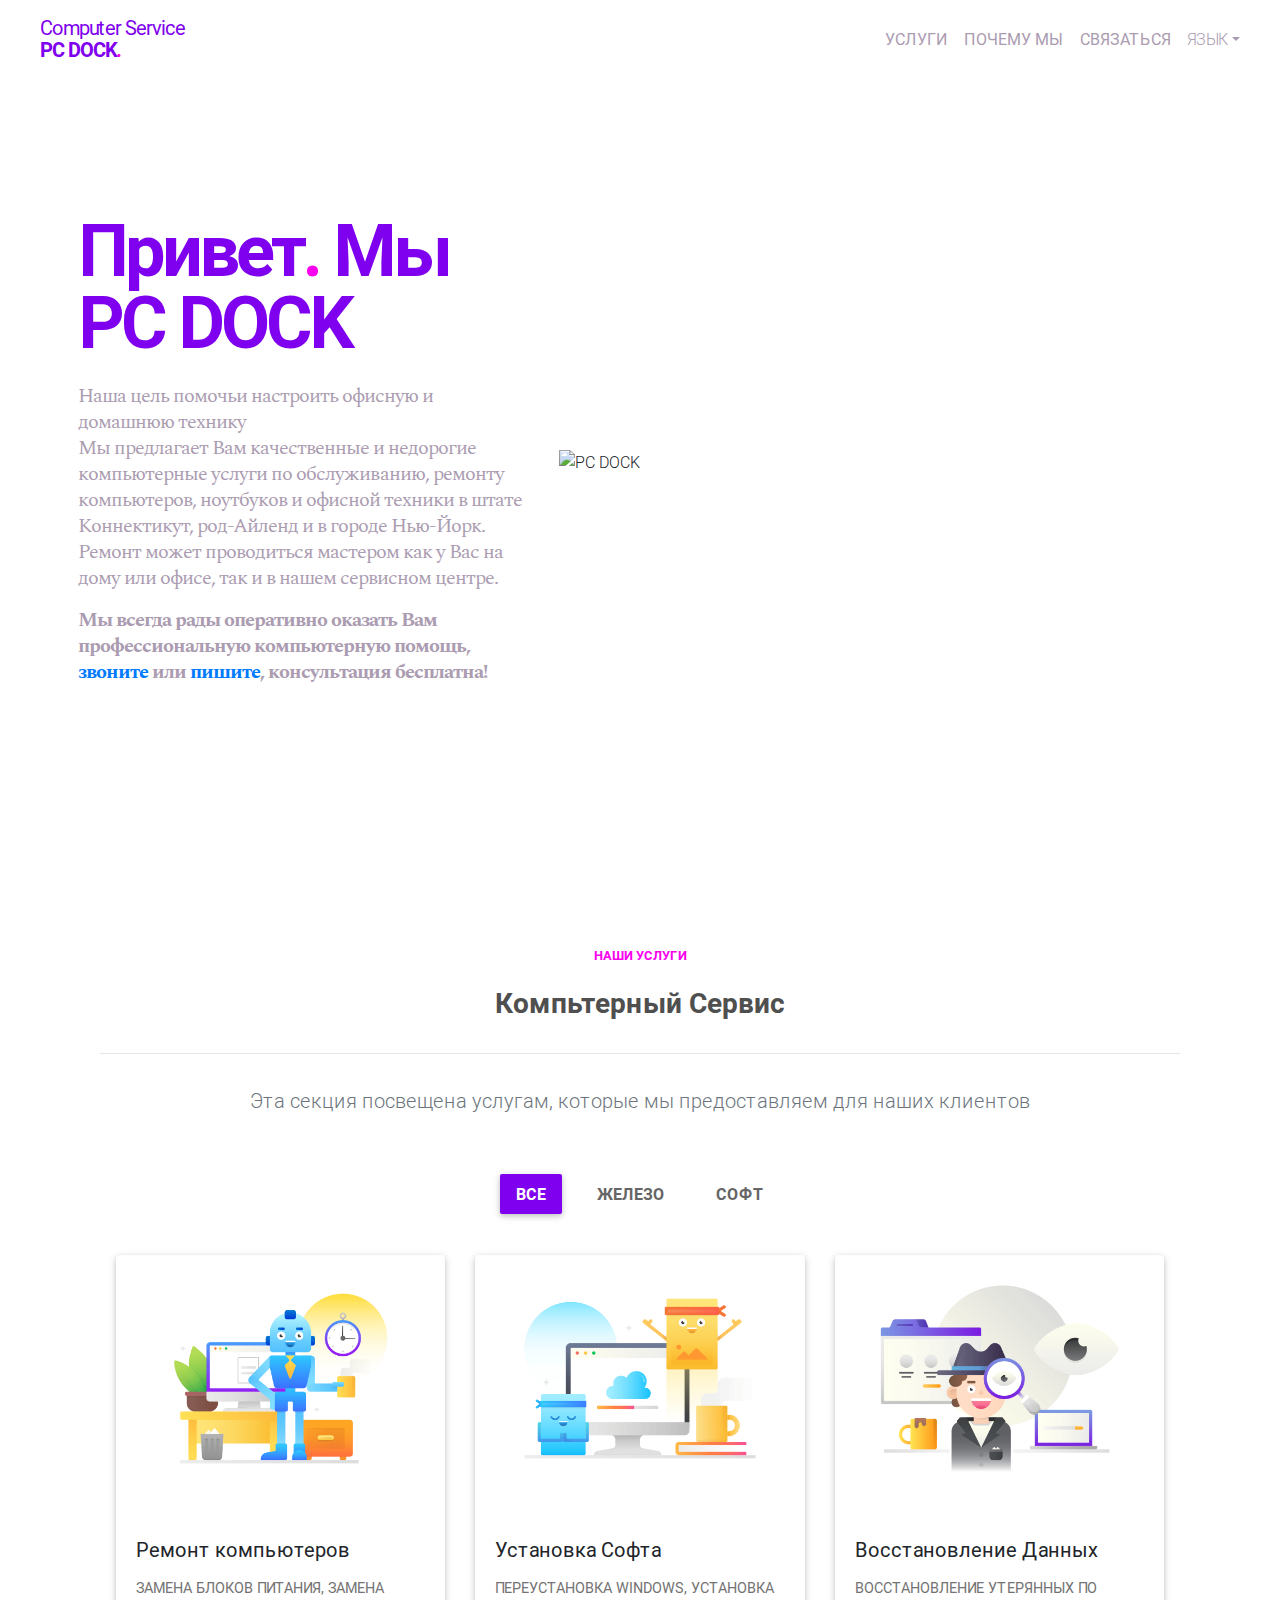
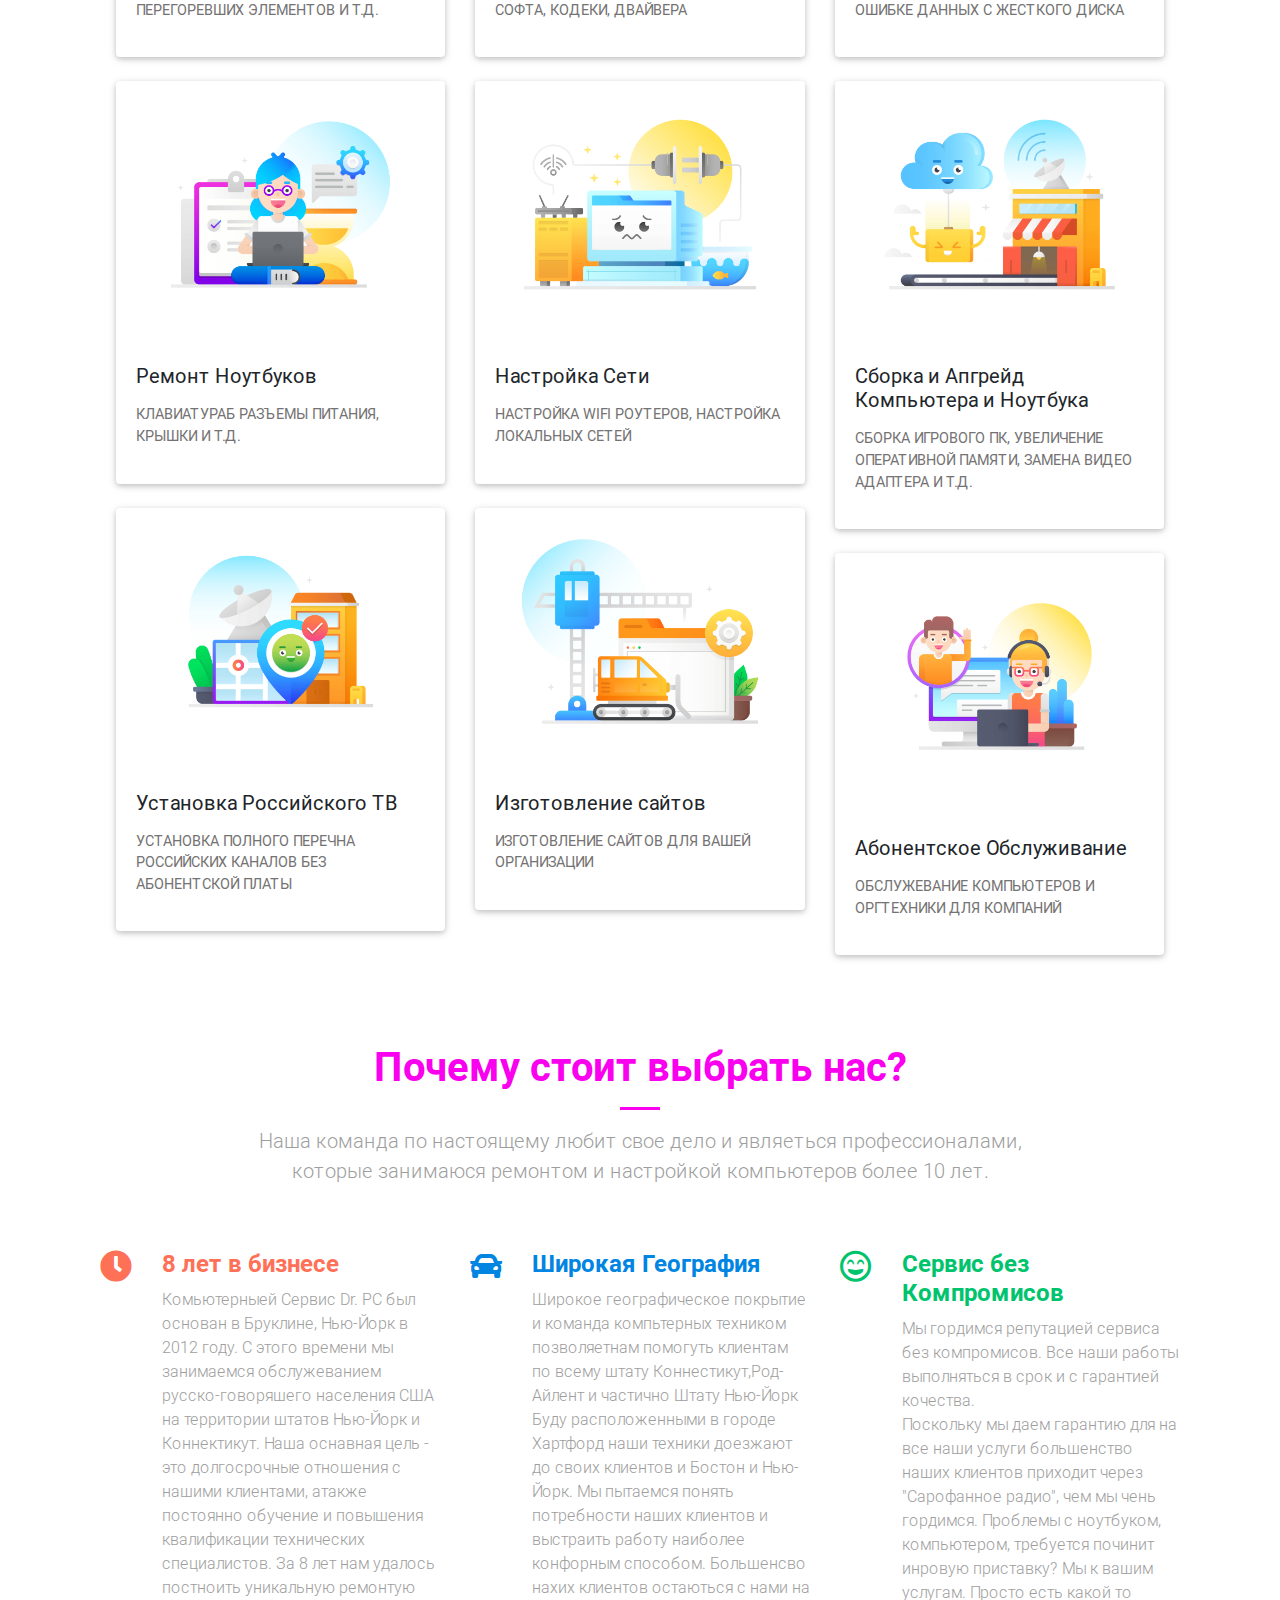
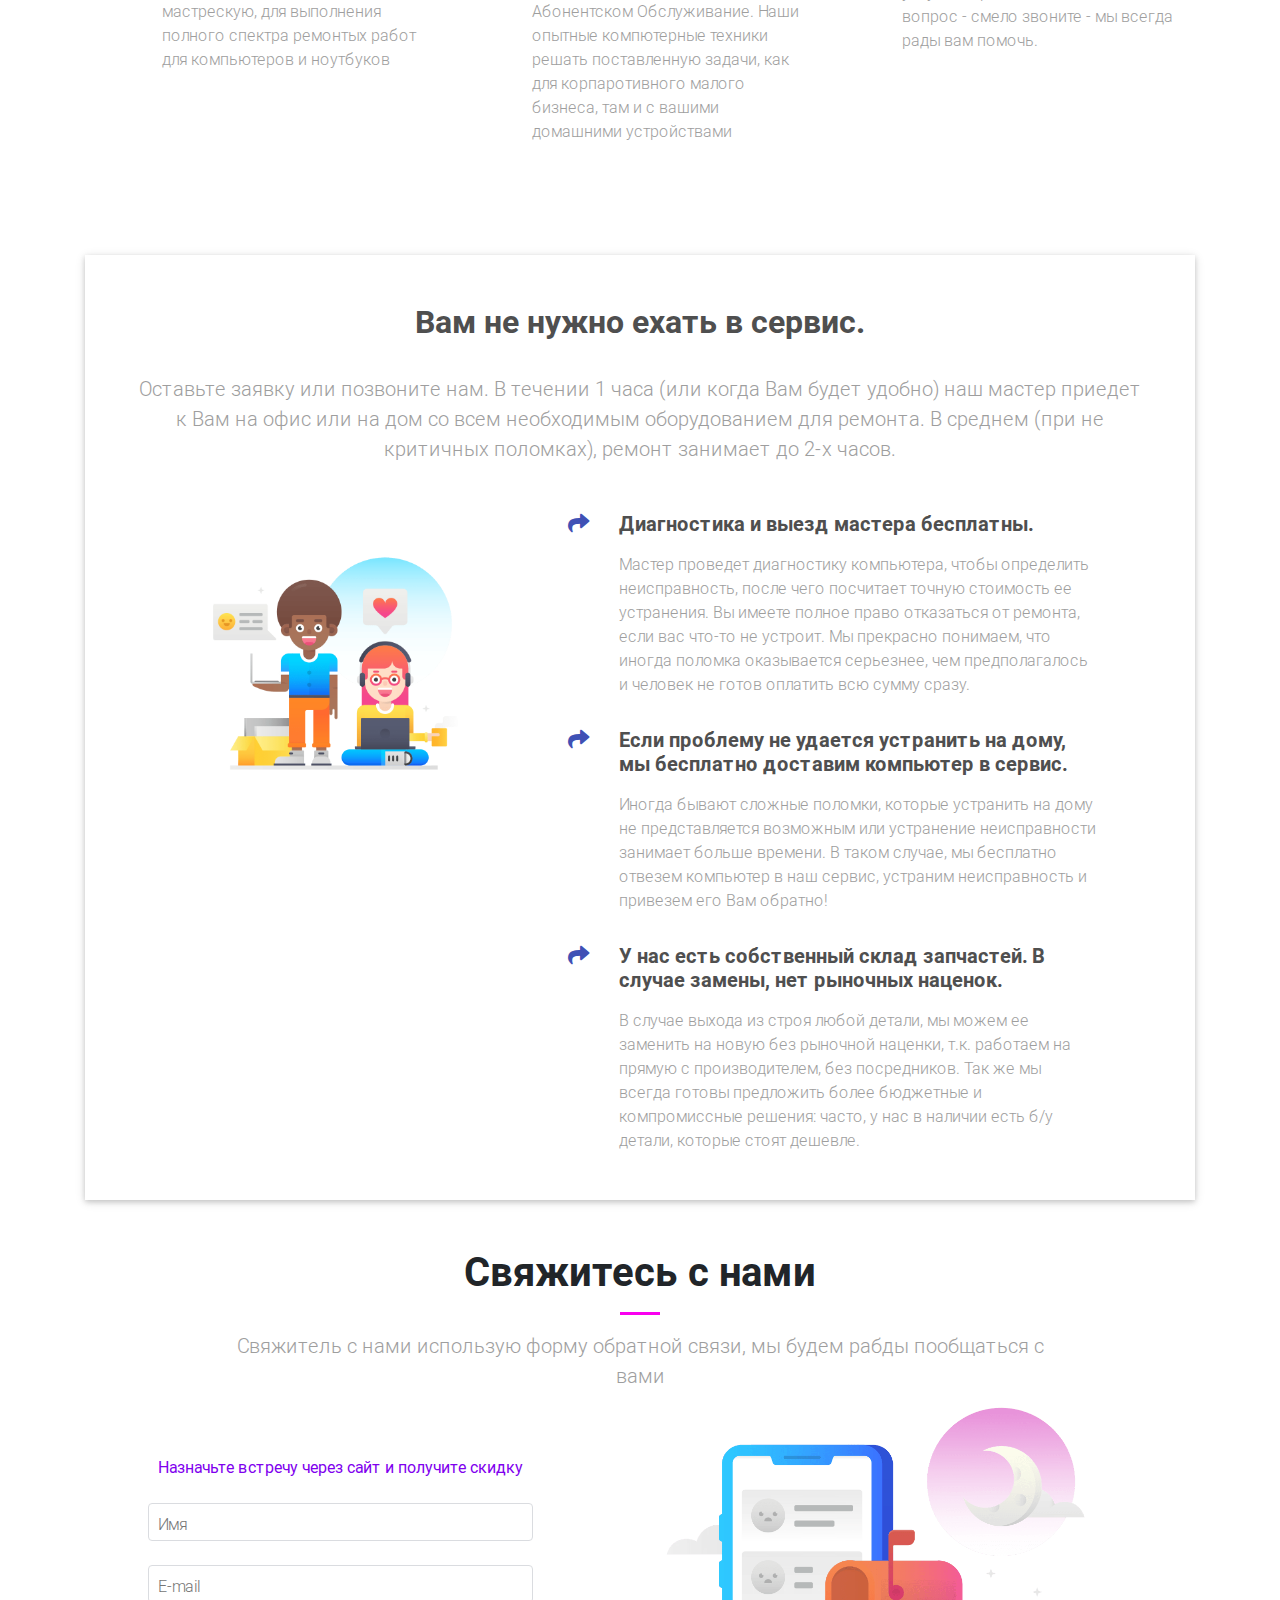
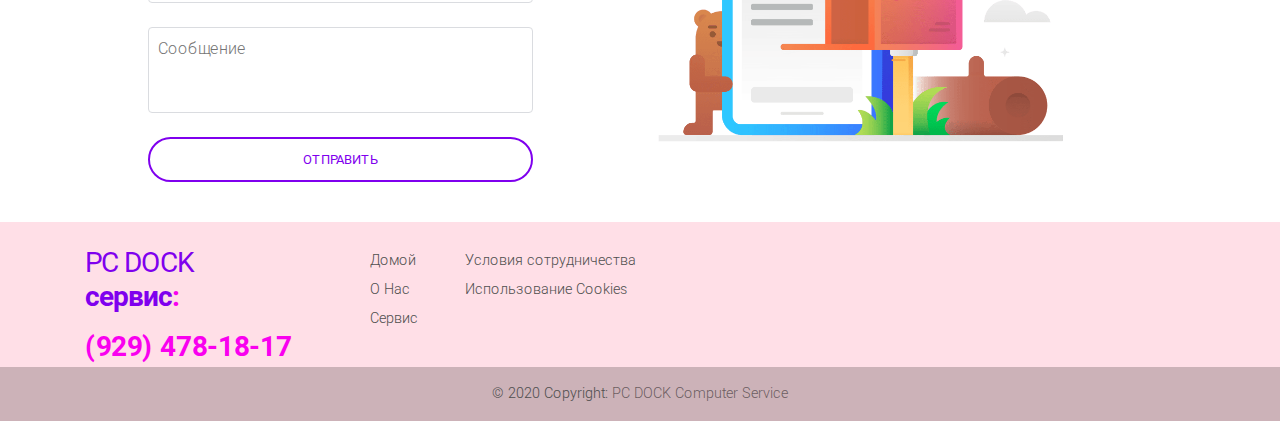
==== ru.html @ e17f39f7 "add language select" ====
<!DOCTYPE html>
<html lang="ru">

<head>
  <meta charset="utf-8">
  <meta name="viewport" content="width=device-width, initial-scale=1, shrink-to-fit=no">
  <meta name="discription"
    content="Computer Service in Connecticut State PC DOCK Computer and laptop repair, ip-TV, xbox and ps repair">
  <meta name="keywords" content="service, repair, windows, virus cleaning">
  <meta http-equiv="x-ua-compatible" content="ie=edge">
  <title>Computer Service PC DOCK</title>
  <!-- Font Awesome -->
  <link rel="stylesheet" href="https://use.fontawesome.com/releases/v5.8.2/css/all.css">
  <!-- Google fonts -->
  <link href="https://fonts.googleapis.com/css?family=Pacifico|Spectral&display=swap" rel="stylesheet">
  <!-- Bootstrap core CSS -->
  <link href="../css/bootstrap.min.css" rel="stylesheet">
  <!-- Material Design Bootstrap -->
  <link href="../css/mdb.min.css" rel="stylesheet">
  <!-- Custom CSS -->
  <link href="../css/style.css" rel="stylesheet">


  <style>
    .md-outline.select-wrapper+label {
      top: .6em !important;
      z-index: 2 !important;
    }
  </style>
</head>

<body class="coworking-page">

  <!-- Main navigation -->
  <header>

    <!-- Navbar -->
    <nav class="navbar navbar-expand-lg scrolling-navbar navbar-light z-depth-0 fixed-top white ml-md-4 mr-md-3">
      <a class="navbar-brand purple-pastel" href="#">
        <strong>Computer Service <br><span class="font-weight-bold">PC DOCK</span><span
            class="font-weight-bold pink-pastel">.</span></strong>
      </a>
      <button class="navbar-toggler" type="button" data-toggle="collapse" data-target="#navbarSupportedContent-4"
        aria-controls="navbarSupportedContent-4" aria-expanded="false" aria-label="Toggle navigation">
        <span class="navbar-toggler-icon"></span>
      </button>
      <div class="collapse navbar-collapse" id="navbarSupportedContent-4">
        <ul class="navbar-nav ml-auto text-uppercase smooth-scroll">
          <li class="nav-item">
            <a class="nav-link heather-color" href="#service" data-offset="100">
              <strong>Услуги</strong>
            </a>
          </li>
          <li class="nav-item">
            <a class="nav-link heather-color" href="#about" data-offset="100">
              <strong>Почему мы</strong>
            </a>
          </li>

          <li class="nav-item">
            <a class="nav-link heather-color" href="#contact" data-offset="100">
              <strong>Связаться</strong>
            </a>
          </li>
          <!-- Dropdown -->
          <li class="nav-item dropdown">
            <a class="nav-link dropdown-toggle heather-color" id="navbarDropdownMenuLink" data-toggle="dropdown"
              aria-haspopup="true" aria-expanded="false">Язык</a>
            <div class="dropdown-menu dropdown-primary blue-grey lighten-5" aria-labelledby="navbarDropdownMenuLink">
              <a class="dropdown-item" href="index.html">Английский</a>
              <a class="dropdown-item active" href="#">Русский</a>

            </div>
          </li>
        </ul>
      </div>
    </nav>
    <!-- Navbar -->

    <!-- Intro -->
    <section class="view intro">

      <div class="container-fluid">

        <div class="row d-flex justify-content-center align-items-center h-100 mx-md-5" id="home">

          <div class="col-lg-4 col-xl-5 col-flex mt-lg-0 pt-lg-4 mt-5 pt-5">

            <h1 class="heading font-weight-bold display-3 mb-4">Привет<span>.</span> <br
                class="d-block d-md-none d-lg-block d-xl-none">Мы<br>PC DOCK</span></h1>
            <h5 class="subheading mb-xl-4 pb-xl-0 mb-md-3 pb-md-3 mb-4" id="main_text"><strong>Наша цель помочьи
                настроить офисную и домашнюю технику
                <br class="d-none d-xl-block"> Мы предлагает Вам качественные и недорогие компьютерные услуги по
                обслуживанию, ремонту компьютеров, ноутбуков и офисной
                техники в штате Коннектикут, род-Айленд и в городе Нью-Йорк. Ремонт может проводиться мастером как у Вас
                на дому или офисе, так и в нашем сервисном центре.
                <p><strong>

                    <p> Мы всегда рады
                      оперативно оказать Вам профессиональную компьютерную помощь, <a
                        href="callto:+18609103092">звоните</a> или <a href="http://m.me/lavruk.d">пишите</a>,
                      консультация бесплатна!
                      <p>
                  </strong></p>
              </strong></h5>


            <!-- Кнопка связаться
            <div class="mr-auto">
              <button type="button" autofocus class="btn purple-gradient btn-rounded ml-0">Связаться</button>
            </div>

        Кнопка связаться -->

          </div>

          <div class="col-lg-8 col-xl-7 pt-lg-4">

            <div class="view">
              <img src="https://mdbootstrap.com/img/illustrations/graphics(2).png" class="img-fluid" alt="PC DOCK">
            </div>

          </div>

        </div>

      </div>

    </section>
    <!-- Intro -->

  </header>
  <!-- Main navigation -->

  <!-- Main layout -->
  <main>

    <div class="container">

      <!-- Section service -->
      <section id="Service">
        <div class="container my-5">

          <!-- Section Service-->
          <section>

            <style>
              .md-pills .nav-link.active {
                color: #fff;
                background-color: #7f00ee;
              }

              button.close {
                position: absolute;
                right: 0;
                z-index: 2;
                padding-right: 1rem;
                padding-top: .6rem;
              }
            </style>

            <!-- ModalCompFix -->
            <div class="modal fade" id="ModalCompFix" tabindex="-1" role="dialog" aria-labelledby="exampleModalLabel"
              aria-hidden="true">
              <div class="modal-dialog modal-fluid modal-dialog-centered" role="document">
                <div class="modal-content">
                  <div class="modal-body p-0">
                    <button type="button" class="close" data-dismiss="modal" aria-label="Close">
                      <span aria-hidden="true">&times;</span>
                    </button>
                    <!-- Grid row -->
                    <div class="row">
                      <!-- Grid column -->
                      <div class="col-md-4 col-sm-12">
                        <div class="view rounded-right">
                          <img class="img-fluid" src="../img/hugo/hugo-artificial-intelligence.png"
                            alt="Ремонт Компьютеров">
                        </div>
                      </div>
                      <div class="col-md-8 col-sm-12 py-5 pl-5">
                        <h5 class="font-weight-normal mb-3">Ремонт Компьютеров</h5>
                        <p class="text-muted">Cтационарный компьютер или любая другая техника имеет свой рабочий ресурс.
                          Кроме того, на стабильность и качество работы
                          столь сложных систем влияет масса факторов от правильности и своевременности периодического
                          обслуживания до некоторых
                          нюансов эксплуатации.</p>
                        <p class="text-muted">
                          Поэтому неполадки в работе домашнего или офисного ПК неизбежны и их появление – вопрос
                          времени.
                          Все неисправности, в
                          зависимости от причины возникновения, делятся на два типа: аппаратные и программные. Первые
                          возникают вследствие
                          нарушения работы физических компонентов системы (жёсткого диска, блока питания, видеокарты и
                          прочего), а вторые из-за
                          нарушений в работе программного обеспечения.
                        </p>
                      </div>

                    </div>
                    <!-- Grid row -->
                    <div class="row p-5 ">
                      <div class="col-lg-4 col-md-6">
                        <ul class="font-small mt-5">
                          <p class="text-uppercase mb-2"><strong>Что могло случиться?</strong></p>
                          <p class="text-muted mb-4">

                            <li>Компьютер не включается</li>
                            <li>Синий экран на компьютере</li>
                            <li>Ошибки в работе компьютера</li>
                            <li>Зависает компьютер</li>
                            <li>Компьютер перезагружается сам</li>
                            <li>Шумит компьютер</li>
                            <li>Другие проблемы с компьютером</li>

                          </p>
                        </ul>
                      </div>
                      <div class="col-lg-4 col-md-6">
                        <ul class="font-small mt-5">
                          <p class="text-uppercase mb-2"><strong>Аппаратные неисправности</strong></p>
                          <p class="text-muted mb-4">

                            <li>Поломки функциональных компонентов системы происходят в результате физических
                              повреждений,
                              исчерпанного ресурса или
                              неправильного обслуживания. На работе ПК они отображаются по-разному. В наиболее сложных
                              случаях
                              поломка приводит к
                              полному выходу из строя всей системы.</li>
                            <li>Специфика рабочего режима приводит к тому, что чаще всего ломаются жёсткие диски. Ввиду
                              того,
                              что данные операционной
                              системы записаны на них, в таком случае компьютер приходит в негодность до замены модуля и
                              переустановки ОС.
                            </li>
                            <li>
                              Второе место по количеству неисправностей занимает блок питания. Часто конденсаторы на его
                              плате
                              приходят в негодность.
                              Нерабочие конденсаторы можно определить по внешнему виду – они вздутые в верхней части.
                            </li>

                          </p>
                        </ul>
                      </div>
                      <div class="col-lg-4 col-md-12">
                        <div class="font-small mt-5">
                          <p class="text-uppercase mt-5"><strong>Обслужевание</strong></p>
                          <p class="text-muted mb-4">
                            Выполняем техническое обслуживание компьютеров, которое заключается в чистке системного
                            блока от пыли,
                            замене термопасты
                            на процессоре и видеокарте, смазке кулеров, проверке системы на вирусы и нежелательное ПО.
                            Вовремя
                            проведенное
                            обслуживание помогает предотвратить поломки и экономит не только время и нервы, но и
                            денежные средства.
                          </p>
                        </div>
                      </div>
                    </div>
                    <!-- Grid row -->
                    <div class="row p-5">
                      <div class="col">
                        <h2>Прайс-лист на услуги</h2>
                        <table class="table">
                          <tbody>
                            <tr>
                              <td style="text-align: left;" width="510"><strong>Название работ</strong></td>
                              <td width="100"><strong>Цена, $.</strong></td>
                            </tr>
                            <tr>
                              <td style="text-align: left;">Диагностика блока питания</td>
                              <td>от 20</td>
                            </tr>
                            <tr>
                              <td style="text-align: left;">Диагностика видеокарты</td>
                              <td>30</td>
                            </tr>
                            <tr>
                              <td style="text-align: left;">Диагностика жесткого диска (HDD/SSD)</td>
                              <td>от 15</td>
                            </tr>
                            <tr>
                              <td style="text-align: left;">Диагностика системного блока</td>
                              <td>20</td>
                            </tr>
                            <tr>
                              <td style="text-align: left;">Замена CD-DVD дисковода (без стоимости запчасти)</td>
                              <td>35</td>
                            </tr>
                            <tr>
                              <td style="text-align: left;">Замена блока питания (без стоимости запчасти)</td>
                              <td>60</td>
                            </tr>
                            <tr>
                              <td style="text-align: left;">Замена видеокарты (без стоимости запчасти)</td>
                              <td>40</td>
                            </tr>
                            <tr>
                              <td style="text-align: left;">Замена внутренних шлейфов (без стоимости запчасти)</td>
                              <td>от 30</td>
                            </tr>
                            <tr>
                              <td style="text-align: left;">Замена жесткого диска (HDD/SSD) (без стоимости запчасти)
                              </td>
                              <td>от 40</td>
                            </tr>
                            <tr>
                              <td style="text-align: left;">Замена материнской платы (без стоимости запчасти)</td>
                              <td>от 65</td>
                            </tr>
                            <tr>
                              <td style="text-align: left;">Замена оперативной памяти (без стоимости запчасти)</td>
                              <td>от 25</td>
                            </tr>
                            <tr>
                              <td style="text-align: left;">Замена процессора (без стоимости запчасти)</td>
                              <td>от 65</td>
                            </tr>
                            <tr>
                              <td style="text-align: left;">Замена разъемов на плате</td>
                              <td>от 100</td>
                            </tr>
                            <tr>
                              <td style="text-align: left;">Удаление вирусов, настройка программ и операционной системы
                              </td>
                              <td>от 60</td>
                            </tr>
                            <tr>
                              <td style="text-align: left;">Прошивка BIOS</td>
                              <td>от 60</td>
                            </tr>
                            <tr>
                              <td style="text-align: left;">Ремонт CD-DVD дисковода</td>
                              <td>от 65</td>
                            </tr>
                            <tr>
                              <td style="text-align: left;">Ремонт блока питания</td>
                              <td>от 65</td>
                            </tr>
                            <tr>
                              <td style="text-align: left;">Ремонт видеокарты</td>
                              <td>от 65</td>
                            </tr>
                            <tr>
                              <td style="text-align: left;">Ремонт жесткого диска (HDD/SSD)</td>
                              <td>от 65</td>
                            </tr>
                            <tr>
                              <td style="text-align: left;">Ремонт материнской платы</td>
                              <td>от 65</td>
                            </tr>
                            <tr>
                              <td style="text-align: left;">Ремонт после попадания воды или неудачного ремонта в другом
                                сервисе</td>
                              <td>от 450</td>
                            </tr>
                            <tr>
                              <td style="text-align: left;">Чистка блока питания</td>
                              <td>от 40</td>
                            </tr>
                            <tr>
                              <td style="text-align: left;">Чистка системы охлаждения с заменой термопасты</td>
                              <td>50</td>
                            </tr>
                          </tbody>
                        </table>
                        <p><span style="font-size: small;">*Цены указаны для ознакомления и могут меняться в
                            зависимости от сложности
                            работ</span></p>
                      </div>
                    </div>
                  </div>
                </div>
              </div>
            </div>
            <!-- /.ModalCompFix -->


            <!-- Modal Comp ModalSoftFix -->
            <div class="modal fade" id="ModalSoftFix" tabindex="-1" role="dialog" aria-labelledby="exampleModalLabel"
              aria-hidden="true">
              <div class="modal-dialog modal-fluid modal-dialog-centered" role="document">
                <div class="modal-content">
                  <div class="modal-body p-0">
                    <button type="button" class="close" data-dismiss="modal" aria-label="Close">
                      <span aria-hidden="true">&times;</span>
                    </button>
                    <!-- Grid row -->
                    <div class="row">
                      <!-- Grid column -->
                      <div class="col-md-4 col-sm-12">
                        <div class="view rounded-right">
                          <img class="img-fluid" src="../img/hugo/hugo-uploading.png" alt="Ремонт Компьютеров">
                        </div>
                      </div>
                      <div class="col-md-8 col-sm-12 py-5 pl-5">
                        <h5 class="font-weight-normal mb-3">Установка Софта</h5>
                        <p class="text-muted">Компьютер без подходящего программного обеспечения — бесполезная груда
                          металла. Поскольку программные продукты постоянно
                          усовершенствуются, то проследить за всеми новинками и улучшения большинству пользователей
                          некогда. Рациональней
                          обратиться к нам и наши специалисты:
                          <ul>
                            <li>установят требуемую операционную систему и программные решения;</li>
                            <li>настроят режимы работы программного обеспечения в соответствии с потребностями
                              заказчика;</li>
                            <li>защитят компьютер от вирусов и прочего вредоносного ПО при помощи антивирусов и
                              файерволов.</li>
                          </ul>
                          Наши специалисты знают какие именно программы предпочтительней для решения
                          узкоспециализированных задач и дадут клиенту
                          дельные советы касательно нюансов их использования.</p>
                        <p class="text-muted">
                          Поэтому неполадки в работе домашнего или офисного ПК неизбежны и их появление – вопрос
                          времени.
                          Все неисправности, в
                          зависимости от причины возникновения, делятся на два типа: аппаратные и программные. Первые
                          возникают вследствие
                          нарушения работы физических компонентов системы (жёсткого диска, блока питания, видеокарты и
                          прочего), а вторые из-за
                          нарушений в работе программного обеспечения.
                        </p>
                      </div>

                    </div>

                    <div class="container my-5 p-5 z-depth-1">


                      <!--Section: Content-->
                      <section class="dark-grey-text">

                        <!-- Section heading -->
                        <h2 class="text-center font-weight-bold mb-4 pb-2">Если вы обратились к нам</h2>
                        <!-- Section description -->
                        <p class="text-center lead grey-text mx-auto mb-5">
                          <ul class="text-muted">
                            <li>после переустановки Windows самостоятельно искать нужные программы и настраивать их так,
                              как вы привыкли;</li>
                            <li>беспокоиться о сохранении важных данных;</li>
                            <li>переживать о том защищена ли новая система от атак вирусов и вредоносного ПО</li>
                          </ul>
                        </p>

                        <!-- Grid row -->
                        <div class="row">
                          <!-- Grid row -->
                          <div class="row mb-3">

                            <!-- Grid column -->
                            <div class="col-1">
                              <i class="fab fa-internet-explorer fa-lg indigo-text"></i>
                            </div>
                            <!-- Grid column -->

                            <!-- Grid column -->
                            <div class="col-xl-10 col-md-11 col-10">
                              <h5 class="font-weight-bold mb-3">Установка программ для Интернета</h5>
                              <p class="grey-text">Ни один пользователь, который хочет использовать возможности
                                компьютерных коммуникаций на 100% не обходится без целого
                                ряда специальных программ для Интернета: браузеров, клиентов для общения, загрузчиков.
                                Но далеко не каждому при этом
                                хочется вникать во все многообразие программ для установки, выбирать наиболее подходящие
                                из них, заниматься кропотливой
                                настройкой. Намного проще воспользоваться услугами квалифицированных специалистов по
                                софту. Именно они выполнят
                                установку и настройку программ компьютера для Интернета с учетом пожеланий заказчика,
                                отрегулируют интерфейс, обеспечат
                                высокое быстродействие и подберут самый оптимальный набор сетевых решений.</p>
                            </div>
                            <!-- Grid column -->

                          </div>
                          <!-- Grid row -->

                          <!-- Grid row -->
                          <div class="row mb-3">

                            <!-- Grid column -->
                            <div class="col-1">
                              <i class="fab fa-codepen fa-lg indigo-text"></i>
                            </div>
                            <!-- Grid column -->

                            <!-- Grid column -->
                            <div class="col-xl-10 col-md-11 col-10">
                              <h5 class="font-weight-bold mb-3">Установка кодеков</h5>
                              <p class="grey-text">Зачастую, скачав видео- или аудиофайл из интернета, пользователь
                                сталкивается с невозможностью его воспроизведения по
                                неясной для него причине. Он ищет проблему в проигрывателях, но, на самом деле, для
                                многих форматов мультимедиа нужна
                                установка кодеков – специальных программ, обеспечивающих совместимость плееров с
                                различными типами видеофайлов.
                                Разобраться в большом разнообразии кодеков и выбрать подходящий – не так уж и просто. В
                                такой ситуации не обойтись без
                                помощи профессионала, который выполнит установку нужных программ на компьютер один раз
                                для всех возможных форматов.</p>
                            </div>
                            <!-- Grid column -->

                          </div>
                          <!-- Grid row -->

                          <!-- Grid row -->
                          <div class="row mb-3">

                            <!-- Grid column -->
                            <div class="col-1">
                              <i class="fab fa-windows fa-lg indigo-text"></i>
                            </div>
                            <!-- Grid column -->

                            <!-- Grid column -->
                            <div class="col-xl-10 col-md-11 col-10">
                              <h5 class="font-weight-bold mb-3">Установка офисных программ</h5>
                              <p class="grey-text"><strong>Офисные приложения</strong> – едва ли не самое востребованное
                                и практичное программное обеспечение дома и в офисе, для частных и
                                корпоративных пользователей. Тем более необходимыми являются услуги по установке офисных
                                программ для работы с текстами,
                                презентациями, таблицами и базами данных. Наши специалисты помогут выбрать наиболее
                                удобный и мощный пакет офисного
                                софта для любого заказчика, в зависимости от его потребностей. Кроме платного Microsoft
                                Office сегодня большим спросом
                                пользуется установка бесплатных программ из наборов приложений OpenOffice или
                                LibreOffice. Это позволяет эффективно
                                экономить на лицензионном софте частным пользователям и крупным организациям.</p>
                            </div>
                            <!-- Grid column -->

                          </div>
                          <!-- Grid row -->

                          <!-- Grid row -->
                          <div class="row mb-3">

                            <!-- Grid column -->
                            <div class="col-1">
                              <i class="fab fa-adobe fa-lg indigo-text"></i>
                            </div>
                            <!-- Grid column -->

                            <!-- Grid column -->
                            <div class="col-xl-10 col-md-11 col-10">
                              <h5 class="font-weight-bold mb-3">Установка графических редакторов</h5>
                              <p class="grey-text"><strong>Графические редакторы</strong> – мощные инструменты для
                                решения самых разных задач в дизайне, рекламе, оформлении. К тому же, это
                                еще и отличное развлечение для детей и взрослых. Но прежде, чем насладиться всеми
                                функциями таких систем, не обойтись
                                без установки и настройки программного обеспечения. Кроме того, в некоторых случаях
                                необходимым оказывается также
                                установка драйверов для внешних устройств – сканеров, принтеров, графических планшетов.
                                Учитывая количество настроек в
                                подобном ПО, эта задача может оказаться слишком сложной для обычного пользователя, но
                                вполне по силам специалисту, к
                                которому можно обратиться за компьютерной помощью..</p>
                            </div>
                            <!-- Grid column -->

                          </div>
                          <!-- Grid row -->



                          <!--Grid row-->
                          <div class="row">

                            <!-- Grid column -->
                            <div class="col-1">
                              <i class="fas fa-tools fa-lg indigo-text"></i>
                            </div>
                            <!-- Grid column -->

                            <!-- Grid column -->
                            <div class="col-xl-10 col-md-11 col-10">
                              <h5 class="font-weight-bold mb-3">Установка драйверов устройств</h5>
                              <p class="grey-text mb-0">Драйверы – это специальные программы, без которых невозможно
                                корректное взаимодействие физических устройств вашего
                                компьютера и его операционной системы. В этой связи, установка драйверов оказывается
                                необходимой для того, чтобы
                                обеспечить слаженную работу «железа», получить доступ ко всем его функциям и
                                возможностям. Нельзя забывать и о том, что
                                только квалифицированный специалист сможет выполнить установку драйверов с
                                использованием самых свежих версий,
                                сертифицированных производителей, без малейшего риска заражения компьютера вредоносным
                                ПО.</p>
                            </div>
                            <!-- Grid column -->

                          </div>
                          <!--Grid row-->



                        </div>
                        <!-- Grid row -->

                      </section>
                      <!--Section: Content-->


                    </div>

                    <!-- Grid row -->
                    <div class="row p-5">
                      <div class="col">
                        <h2>Прайс-лист на услуги</h2>
                        <table class="table">
                          <tbody>
                            <tr>
                              <td style="text-align: left;" width="510"><strong>Название работ</strong></td>
                              <td width="100"><strong>Цена, $.</strong></td>
                            </tr>
                            <tr>
                              <td style="text-align: left;">Установка операционной системы Windows 7,8,10</td>
                              <td>от 45</td>
                            </tr>
                            <tr>
                              <td style="text-align: left;">Восстановление Windows после сбоев</td>
                              <td>от 50</td>
                            </tr>
                            <tr>
                              <td style="text-align: left;">Оптимизация системы</td>
                              <td>от 25</td>
                            </tr>
                            <tr>
                              <td style="text-align: left;">Создание резервной копии Windows</td>
                              <td>20</td>
                            </tr>
                            <tr>
                              <td style="text-align: left;">Чистка/устранение ошибок системы</td>
                              <td>20</td>
                            </tr>
                            <tr>
                              <td style="text-align: left;">Сохранение данных при сбое системы(за 10Гб)</td>
                              <td>10</td>
                            </tr>
                            <tr>
                              <td style="text-align: left;">Установка драйвера устройства компьютера</td>
                              <td>10</td>
                            </tr>
                            <tr>
                              <td style="text-align: left;">Установка драйвера видеоадаптера</td>
                              <td>от 15</td>
                            </tr>
                            <tr>
                              <td style="text-align: left;">Установка офисного пакета
                              </td>
                              <td>от 20</td>
                            </tr>
                            <tr>
                              <td style="text-align: left;">Установка антивируса (+ стоимость подписки) </td>
                              <td>от 10</td>
                            </tr>
                            <tr>
                              <td style="text-align: left;">Настройка почтового клиента (Outlook, Opera, Mozilla)</td>
                              <td>20</td>
                            </tr>

                          </tbody>
                        </table>
                        <p><span style="font-size: small;">*Цены указаны для ознакомления и могут меняться в
                            зависимости от сложности
                            работ</span></p>
                      </div>
                    </div>
                  </div>
                </div>
              </div>
            </div>
            <!-- /.Modal Comp ModalSoftFix -->

            <!-- Modal Comp DataRecover -->
            <div class="modal fade" id="DataRecover" tabindex="-1" role="dialog" aria-labelledby="exampleModalLabel"
              aria-hidden="true">
              <div class="modal-dialog modal-fluid modal-dialog-centered" role="document">
                <div class="modal-content">
                  <div class="modal-body p-0">
                    <button type="button" class="close" data-dismiss="modal" aria-label="Close">
                      <span aria-hidden="true">&times;</span>
                    </button>
                    <!-- Grid row -->
                    <div class="row">
                      <!-- Grid column -->
                      <div class="col-md-4 col-sm-12">
                        <div class="view rounded-right">
                          <img class="img-fluid" src="../img/hugo/hugo-searching.png" alt="Ремонт Компьютеров">
                        </div>
                      </div>
                      <div class="col-md-8 col-sm-12 py-5 pl-5">
                        <h5 class="font-weight-normal mb-3">Востановление информации</h5>
                        <p class="text-muted">
                          <h1>UNDER CONSTRUCTION</h1>
                        </p>
                        <!-- <p class="text-muted">
                          Поэтому неполадки в работе домашнего или офисного ПК неизбежны и их появление – вопрос
                          времени.
                          Все неисправности, в
                          зависимости от причины возникновения, делятся на два типа: аппаратные и программные. Первые
                          возникают вследствие
                          нарушения работы физических компонентов системы (жёсткого диска, блока питания, видеокарты и
                          прочего), а вторые из-за
                          нарушений в работе программного обеспечения.
                        </p> -->
                      </div>
                    </div>
                  </div>
                </div>
              </div>
            </div>
            <!-- /.Modal Comp DateRecover -->

            <!-- Modal Comp Laptop Fix -->
            <div class="modal fade" id="ModulLaptopFix" tabindex="-1" role="dialog" aria-labelledby="exampleModalLabel"
              aria-hidden="true">
              <div class="modal-dialog modal-fluid modal-dialog-centered" role="document">
                <div class="modal-content">
                  <div class="modal-body p-0">
                    <button type="button" class="close" data-dismiss="modal" aria-label="Close">
                      <span aria-hidden="true">&times;</span>
                    </button>
                    <!-- Grid row -->
                    <div class="row">
                      <!-- Grid column -->
                      <div class="col-md-4 col-sm-12">
                        <div class="view rounded-right">
                          <img class="img-fluid" src="../img/hugo/hugo-productive-work.png" alt="Ремонт Компьютеров">
                        </div>
                      </div>
                      <div class="col-md-8 col-sm-12 py-5 pl-5">
                        <h5 class="font-weight-normal mb-3">Ремонт Ноутбуков</h5>
                        <p class="text-muted">то незаменимый помощник делового человека, сочетающий в себе компактность
                          с возможностью поиска и обработки информации.
                          Если вас беспокоит техническое состояние ноутбука, влияющее на работоспособность, то очевидно,
                          что ему требуется срочный
                          ремонт.

                          Если вы не имеете возможности долго ожидать из ремонта свой ноутбук, то обращайтесь в наш
                          сервисный центр. Мы производим
                          ремонт ноутбуков на дому качественно, недорого и быстро. У нас вы получите не только
                          обслуживание по высшему классу, но
                          и ряд других преимуществ.</p>

                      </div>

                    </div>
                    <p class="container my-3">
                      Наши мастера легко справляются с решением проблем любого уровня сложности. Ремонт ноутбуков будет
                      происходить в вашем
                      присутствии дома или в офисе. Для замены будут использованы только комплектующие от производителя,
                      которые всегда
                      имеются на складе.

                      После ремонта мастер продемонстрирует вам работоспособность ноутбука и выдаст гарантию на
                      произведённую работу и
                      установленные запчасти. Сотрудничество с нами сэкономит вам не только деньги, но и время, которое
                      также сегодня в
                      дефиците.

                      После ремонта мастер передаёт ноутбук заказчику вместе с гарантией качества.

                    </p>

                    <!-- Grid row -->
                    <div class="row p-5 ">
                      <div class="col-lg-4 col-md-6">
                        <ul class="font-small mt-5">
                          <p class="text-uppercase mb-2"><strong>Что могло случиться?</strong></p>
                          <p class="text-muted mb-4">

                            <li>Компьютер не включается</li>
                            <li>Синий экран на компьютере</li>
                            <li>Ошибки в работе компьютера</li>
                            <li>Зависает компьютер</li>
                            <li>Компьютер перезагружается сам</li>
                            <li>Шумит компьютер</li>
                            <li>Другие проблемы с компьютером</li>

                          </p>
                        </ul>
                      </div>
                      <div class="col-lg-4 col-md-6">
                        <ul class="font-small mt-5">
                          <p class="text-uppercase mb-2"><strong>Аппаратные неисправности</strong></p>
                          <p class="text-muted mb-4">

                            <li>Поломки функциональных компонентов системы происходят в результате физических
                              повреждений,
                              исчерпанного ресурса или
                              неправильного обслуживания. На работе ПК они отображаются по-разному. В наиболее сложных
                              случаях
                              поломка приводит к
                              полному выходу из строя всей системы.</li>
                            <li>Специфика рабочего режима приводит к тому, что чаще всего ломаются жёсткие диски. Ввиду
                              того,
                              что данные операционной
                              системы записаны на них, в таком случае компьютер приходит в негодность до замены модуля и
                              переустановки ОС.
                            </li>
                            <li>
                              Второе место по количеству неисправностей занимает блок питания. Часто конденсаторы на его
                              плате
                              приходят в негодность.
                              Нерабочие конденсаторы можно определить по внешнему виду – они вздутые в верхней части.
                            </li>

                          </p>
                        </ul>
                      </div>
                      <div class="col-lg-4 col-md-12">
                        <div class="font-small mt-5">
                          <p class="text-uppercase mt-5"><strong>Обслужевание</strong></p>
                          <p class="text-muted mb-4">
                            Выполняем техническое обслуживание компьютеров, которое заключается в чистке системного
                            блока от пыли, замене термопасты
                            на процессоре и видеокарте, смазке кулеров, проверке системы на вирусы и нежелательное ПО.
                            Вовремя проведенное
                            обслуживание помогает предотвратить поломки и экономит не только время и нервы, но и
                            денежные средства.
                          </p>
                        </div>
                      </div>
                    </div>
                    <!-- Grid row -->
                    <div class="row p-5">
                      <div class="col">
                        <h2>Прайс-лист на услуги</h2>
                        <table class="table">
                          <tbody>
                            <tr>
                              <td style="text-align: left;" width="510"><strong>Название работ</strong></td>
                              <td width="100"><strong>Цена, $.</strong></td>
                            </tr>
                            <tr>
                              <td style="text-align: left;">Диагностика блока питания</td>
                              <td>от 20</td>
                            </tr>
                            <tr>
                              <td style="text-align: left;">Диагностика видеокарты</td>
                              <td>30</td>
                            </tr>
                            <tr>
                              <td style="text-align: left;">Диагностика жесткого диска (HDD/SSD)</td>
                              <td>от 15</td>
                            </tr>
                            <tr>
                              <td style="text-align: left;">Диагностика системного блока</td>
                              <td>20</td>
                            </tr>
                            <tr>
                              <td style="text-align: left;">Замена CD-DVD дисковода (без стоимости запчасти)</td>
                              <td>35</td>
                            </tr>
                            <tr>
                              <td style="text-align: left;">Замена блока питания (без стоимости запчасти)</td>
                              <td>60</td>
                            </tr>
                            <tr>
                              <td style="text-align: left;">Замена видеокарты (без стоимости запчасти)</td>
                              <td>40</td>
                            </tr>
                            <tr>
                              <td style="text-align: left;">Замена внутренних шлейфов (без стоимости запчасти)</td>
                              <td>от 30</td>
                            </tr>
                            <tr>
                              <td style="text-align: left;">Замена жесткого диска (HDD/SSD) (без стоимости запчасти)
                              </td>
                              <td>от 40</td>
                            </tr>
                            <tr>
                              <td style="text-align: left;">Замена материнской платы (без стоимости запчасти)</td>
                              <td>от 65</td>
                            </tr>
                            <tr>
                              <td style="text-align: left;">Замена оперативной памяти (без стоимости запчасти)</td>
                              <td>от 25</td>
                            </tr>
                            <tr>
                              <td style="text-align: left;">Замена процессора (без стоимости запчасти)</td>
                              <td>от 65</td>
                            </tr>
                            <tr>
                              <td style="text-align: left;">Замена разъемов на плате</td>
                              <td>от 100</td>
                            </tr>
                            <tr>
                              <td style="text-align: left;">Удаление вирусов, настройка программ и операционной системы
                              </td>
                              <td>от 60</td>
                            </tr>
                            <tr>
                              <td style="text-align: left;">Прошивка BIOS</td>
                              <td>от 60</td>
                            </tr>
                            <tr>
                              <td style="text-align: left;">Ремонт CD-DVD дисковода</td>
                              <td>от 65</td>
                            </tr>
                            <tr>
                              <td style="text-align: left;">Ремонт блока питания</td>
                              <td>от 65</td>
                            </tr>
                            <tr>
                              <td style="text-align: left;">Ремонт видеокарты</td>
                              <td>от 65</td>
                            </tr>
                            <tr>
                              <td style="text-align: left;">Ремонт жесткого диска (HDD/SSD)</td>
                              <td>от 65</td>
                            </tr>
                            <tr>
                              <td style="text-align: left;">Ремонт материнской платы</td>
                              <td>от 65</td>
                            </tr>
                            <tr>
                              <td style="text-align: left;">Ремонт после попадания воды или неудачного ремонта в другом
                                сервисе</td>
                              <td>от 450</td>
                            </tr>
                            <tr>
                              <td style="text-align: left;">Чистка блока питания</td>
                              <td>от 40</td>
                            </tr>
                            <tr>
                              <td style="text-align: left;">Чистка системы охлаждения с заменой термопасты</td>
                              <td>50</td>
                            </tr>
                          </tbody>
                        </table>
                        <p><span style="font-size: small;">*Цены указаны для ознакомления и могут меняться в
                            зависимости от сложности
                            работ</span></p>
                      </div>
                    </div>
                  </div>
                </div>
              </div>
            </div>
            <!-- /.Modal Comp LaptopFIx -->

            <!-- Modal Comp Network -->
            <div class="modal fade" id="Network" tabindex="-1" role="dialog" aria-labelledby="exampleModalLabel"
              aria-hidden="true">
              <div class="modal-dialog modal-fluid modal-dialog-centered" role="document">
                <div class="modal-content">
                  <div class="modal-body p-0">
                    <button type="button" class="close" data-dismiss="modal" aria-label="Close">
                      <span aria-hidden="true">&times;</span>
                    </button>
                    <!-- Grid row -->
                    <div class="row">
                      <!-- Grid column -->
                      <div class="col-md-4 col-sm-12">
                        <div class="view rounded-right">
                          <img class="img-fluid" src="../img/hugo/hugo-no-connection.png" alt="Ремонт Компьютеров">
                        </div>
                      </div>
                      <div class="col-md-8 col-sm-12 py-5 pl-5">
                        <h5 class="font-weight-normal mb-3">Настройка сети</h5>
                        <p class="text-muted">Cтационарный компьютер или любая другая техника имеет свой рабочий ресурс.
                          Кроме того, на стабильность и качество работы
                          столь сложных систем влияет масса факторов от правильности и своевременности периодического
                          обслуживания до некоторых
                          нюансов эксплуатации.</p>
                        <p class="text-muted">
                          Поэтому неполадки в работе домашнего или офисного ПК неизбежны и их появление – вопрос
                          времени.
                          Все неисправности, в
                          зависимости от причины возникновения, делятся на два типа: аппаратные и программные. Первые
                          возникают вследствие
                          нарушения работы физических компонентов системы (жёсткого диска, блока питания, видеокарты и
                          прочего), а вторые из-за
                          нарушений в работе программного обеспечения.
                        </p>
                      </div>
                    </div>
                    <div class="row">
                      <div class="container my-5 p-5 z-depth-1">


                        <!--Section: Content-->
                        <section class="dark-grey-text">

                          <!-- Section heading -->
                          <h2 class="text-center font-weight-bold mb-4 pb-2">Простая офисная локальная сеть с
                            подключением к Интернет</h2>
                          <h3 class="text-center font-weight-bold mb-2 pb-1 pink-pastel">задача которую мы решаем каждую
                            неделю</h3>
                          <!-- Section description -->
                          <p class="text-center lead grey-text mx-auto mb-5">Рассмотрим типичный небольшой офис.
                            Предположим, что в нем работают несколько менеджеров (пусть их будет три),
                            секретарь, бухгалтер и директор. На каждом рабочем месте установлен компьютер, также в офисе
                            есть один выделенный канал
                            в интернет с постоянным реальным ip адресом (например 195.34.10.134) и доменное имя
                            myoffice.ru.</p>
                          <strong>Что мы хотим сделать?</strong>
                          <ul>
                            <ol>oбъединить все компьютеры в локальную сеть (LAN);</ol>
                            <ol>организовать печать со всех рабочих мест на сетевой принтер;</ol>
                            <ol>подключить и настроить Интернет - канал;</ol>
                            <ol>организовать доступ в Интернет со всех компьютеров локальной сети.;</ol>
                            <ol>защитить локальную сеть от внешних вторжений;</ol>
                            <ol>установить и настроить сетевые сервисы: WEB-сервер, почтовый сервер, файловый, FTP,
                              прокси и т.д.;</ol>
                            <ol>организовать удаленный модемный доступ к офисной сети из дома с возможностью
                              использования офисного интернет-канала</ol>
                          </ul>

                          <!-- Grid row -->
                          <div class="row">

                            <!-- Grid column -->
                            <div class="col-lg-5 text-center text-lg-left">
                              <img class="img-fluid" src="../img/office-LAN.png" alt="Пример Сети">
                            </div>
                            <!-- Grid column -->

                            <!-- Grid column -->
                            <div class="col-lg-7">

                              <!-- Grid row -->
                              <div class="row mb-3">

                                <!-- Grid column -->
                                <div class="col-1">
                                  <i class="fas fa-share fa-lg indigo-text"></i>
                                </div>
                                <!-- Grid column -->

                                <!-- Grid column -->
                                <div class="col-xl-10 col-md-11 col-10">
                                  <h5 class="font-weight-bold mb-3">Выберем Диапазон</h5>
                                  <p class="grey-text">Сначала выберем диапазон IP адресов для нашей локальной сети.
                                    Остановимся на зарезервированных для использования в
                                    частных сетях адресах: 192.168.0.0-192.168.255.255. Для нашей локальной сети
                                    используем адресацию 192.168.20.0/24, где
                                    "/24" - сокращенная форма записи маски подсети 255.255.255.0. В каждой такой сети
                                    (класса "С") может использоваться до
                                    254 уникальных хостов, чего нам вполне достаточно. Постоянный ip адрес
                                    (195.34.10.134) в сети интернет нам по условию
                                    задачи предоставлен провайдером.</p>
                                </div>
                                <!-- Grid column -->

                              </div>
                              <!-- Grid row -->

                              <!-- Grid row -->
                              <div class="row mb-3">

                                <!-- Grid column -->
                                <div class="col-1">
                                  <i class="fas fa-share fa-lg indigo-text"></i>
                                </div>
                                <!-- Grid column -->

                                <!-- Grid column -->
                                <div class="col-xl-10 col-md-11 col-10">
                                  <h5 class="font-weight-bold mb-3">Настроим Маршрутизатор</h5>
                                  <p class="grey-text">десь маршрутизатор выполняет только роль шлюза в интернет и
                                    файерволла, а сетевые сервисы размещены внутри локальной
                                    сети, в идеале - каждый на отдельном компьютере. Теперь выход из строя одного
                                    сервера не парализует другие. Но в этой
                                    сетевой топологии тоже имеется недостаток: рабочие станции и серверы находятся в
                                    одном и том же сегменте сети, что
                                    потенциально снижает ее надежность и производительность.</p>
                                </div>
                                <!-- Grid column -->

                              </div>
                              <!-- Grid row -->

                              <!--Grid row-->
                              <div class="row">

                                <!-- Grid column -->
                                <div class="col-1">
                                  <i class="fas fa-share fa-lg indigo-text"></i>
                                </div>
                                <!-- Grid column -->

                                <!-- Grid column -->
                                <div class="col-xl-10 col-md-11 col-10">
                                  <h5 class="font-weight-bold mb-3">Лицензии</h5>
                                  <p class="grey-text mb-0">Прошло то время, когда руководство компаний могло не
                                    задумываться о легальности устанавливаемых программ. Сейчас
                                    нарушения в области авторских прав относятся к тяжким преступлениям, поэтому от
                                    греха подальше (с целью минимизации
                                    рисков) будем рассматривать только лицензионное программное обеспечение..</p>
                                </div>
                                <!-- Grid column -->

                              </div>
                              <!--Grid row-->

                            </div>
                            <!--Grid column-->

                          </div>
                          <!-- Grid row -->

                        </section>
                        <!--Section: Content-->


                      </div>

                    </div>
                  </div>
                </div>
              </div>
            </div>
            <!-- /.Modal Comp Network -->

            <!-- Modal Comp update -->
            <div class="modal fade" id="update" tabindex="-1" role="dialog" aria-labelledby="exampleModalLabel"
              aria-hidden="true">
              <div class="modal-dialog modal-fluid modal-dialog-centered" role="document">
                <div class="modal-content">
                  <div class="modal-body p-0">
                    <button type="button" class="close" data-dismiss="modal" aria-label="Close">
                      <span aria-hidden="true">&times;</span>
                    </button>
                    <!-- Grid row -->
                    <div class="row">
                      <!-- Grid column -->
                      <div class="col-md-4 col-sm-12">
                        <div class="view rounded-right">
                          <img class="img-fluid" src="../img/hugo/hugo-downloading.png"
                            alt="Сборка и Апгрейд Компьютера и Ноутбука">
                        </div>
                      </div>
                      <div class="col-md-8 col-sm-12 py-5 pl-5">
                        <h5 class="font-weight-normal mb-3">Сборка и Апгрейд Компьютера и Ноутбука</h5>
                        <p class="text-muted">
                          <H1>UNDER CONSTRUCTION</H1>

                        </p>
                        <!-- <p class="text-muted">
                          Поэтому неполадки в работе домашнего или офисного ПК неизбежны и их появление – вопрос
                          времени.
                          Все неисправности, в
                          зависимости от причины возникновения, делятся на два типа: аппаратные и программные. Первые
                          возникают вследствие
                          нарушения работы физических компонентов системы (жёсткого диска, блока питания, видеокарты и
                          прочего), а вторые из-за
                          нарушений в работе программного обеспечения. -->
                        </p>
                      </div>
                    </div>
                  </div>
                </div>
              </div>
            </div>
            <!-- /.Modal Comp DateRecover -->

            <!-- Modal Comp RussianTV -->
            <div class="modal fade" id="russianTV" tabindex="-1" role="dialog" aria-labelledby="exampleModalLabel"
              aria-hidden="true">
              <div class="modal-dialog modal-fluid modal-dialog-centered" role="document">
                <div class="modal-content">
                  <div class="modal-body p-0">
                    <button type="button" class="close" data-dismiss="modal" aria-label="Close">
                      <span aria-hidden="true">&times;</span>
                    </button>
                    <!-- Grid row -->
                    <div class="row">
                      <!-- Grid column -->
                      <div class="col-md-4 col-sm-12">
                        <div class="view rounded-right">
                          <img class="img-fluid" src="../img/hugo/hugo-location-access.png" alt="Российкое ТВ">
                        </div>
                      </div>
                      <div class="col-md-8 col-sm-12 py-5 pl-5">
                        <h5 class="font-weight-normal mb-3">Установка и настройка Российского ТВ</h5>
                        <p class="text-muted"><h1>UNDER CONSTRUCTION</h1>
                         </p>
                        <!-- <p class="text-muted">
                          Поэтому неполадки в работе домашнего или офисного ПК неизбежны и их появление – вопрос
                          времени.
                          Все неисправности, в
                          зависимости от причины возникновения, делятся на два типа: аппаратные и программные. Первые
                          возникают вследствие
                          нарушения работы физических компонентов системы (жёсткого диска, блока питания, видеокарты и
                          прочего), а вторые из-за
                          нарушений в работе программного обеспечения.
                        </p> -->
                      </div>
                    </div>
                  </div>
                </div>
              </div>
            </div>
            <!-- /.Modal Comp DateRecover -->



            <!-- Modal Comp WEBSITE -->
            <div class="modal fade" id="website" tabindex="-1" role="dialog" aria-labelledby="exampleModalLabel"
              aria-hidden="true">
              <div class="modal-dialog modal-fluid modal-dialog-centered" role="document">
                <div class="modal-content">
                  <div class="modal-body p-0">
                    <button type="button" class="close" data-dismiss="modal" aria-label="Close">
                      <span aria-hidden="true">&times;</span>
                    </button>
                    <!-- Grid row -->
                    <div class="row">
                      <!-- Grid column -->
                      <div class="col-md-4 col-sm-12">
                        <div class="view rounded-right">
                          <img class="img-fluid" src="../img/hugo/hugo-under-construction.png"
                            alt="изготовление сайтов">
                        </div>
                      </div>
                      <div class="col-md-8 col-sm-12 py-5 pl-5">
                        <h5 class="font-weight-normal mb-3">Изготовление сайтов</h5>
                        <p class="text-muted"><h1>under construction</h1></p>
                        <!-- <p class="text-muted">
                          Поэтому неполадки в работе домашнего или офисного ПК неизбежны и их появление – вопрос
                          времени.
                          Все неисправности, в
                          зависимости от причины возникновения, делятся на два типа: аппаратные и программные. Первые
                          возникают вследствие
                          нарушения работы физических компонентов системы (жёсткого диска, блока питания, видеокарты и
                          прочего), а вторые из-за
                          нарушений в работе программного обеспечения.
                        </p> -->
                      </div>
                    </div>
                  </div>
                </div>
              </div>
            </div>
            <!-- /.Modal Comp WEBSITE -->


            <!-- Modal Comp support -->
            <div class="modal fade" id="support" tabindex="-1" role="dialog" aria-labelledby="exampleModalLabel"
              aria-hidden="true">
              <div class="modal-dialog modal-fluid modal-dialog-centered" role="document">
                <div class="modal-content">
                  <div class="modal-body p-0">
                    <button type="button" class="close" data-dismiss="modal" aria-label="Close">
                      <span aria-hidden="true">&times;</span>
                    </button>
                    <!-- Grid row -->
                    <div class="row">
                      <!-- Grid column -->
                      <div class="col-md-4 col-sm-12">
                        <div class="view rounded-right">
                          <img class="img-fluid" src="../img/hugo/hugo-customer-support.png"
                            alt="Абонентское обслуживание">
                        </div>
                      </div>
                      <div class="col-md-8 col-sm-12 py-5 pl-5">
                        <h5 class="font-weight-normal mb-3">
                          Абонентское обслуживание</h5>
                        <p class="text-muted"><h1>under construction</h1>.</p>
                        <!-- <p class="text-muted">
                          Поэтому неполадки в работе домашнего или офисного ПК неизбежны и их появление – вопрос
                          времени.
                          Все неисправности, в
                          зависимости от причины возникновения, делятся на два типа: аппаратные и программные. Первые
                          возникают вследствие
                          нарушения работы физических компонентов системы (жёсткого диска, блока питания, видеокарты и
                          прочего), а вторые из-за
                          нарушений в работе программного обеспечения.
                        </p> -->
                      </div>
                    </div>
                  </div>
                </div>
              </div>
            </div>
            <!-- /.Modal Comp Support -->


            <!-- Main Section -->
            <h6 class="font-weight-bold text-center text-uppercase small mb-4 pink-pastel" id="service">Наши услуги</h6>
            <h3 class="font-weight-bold text-center dark-grey-text pb-2 ">Компьтерный Сервис</h3>
            <hr class="w-header my-4">
            <p class="lead text-center text-muted pt-2 mb-5">Эта секция посвещена услугам, которые мы предоставляем для
              наших
              клиентов</p>
            <!--First row-->
            <div class="row">
              <!--First column-->
              <div class="col-12">
                <!-- Nav tabs -->
                <ul class="nav md-pills flex-center flex-wrap mx-0" role="tablist">
                  <li class="nav-item">
                    <a class="nav-link active font-weight-bold text-uppercase" data-toggle="tab" href="#panelall"
                      role="tab">ВСЕ</a>
                  </li>
                  <li class="nav-item">
                    <a class="nav-link font-weight-bold text-uppercase" data-toggle="tab" href="#panelhardware"
                      role="tab">Железо</a>
                  </li>
                  <li class="nav-item">
                    <a class="nav-link font-weight-bold text-uppercase" data-toggle="tab" href="#panelsoft"
                      role="tab">Софт</a>
                  </li>
                </ul>
              </div>
              <!--First column-->

            </div>
            <!--First row-->
            <!--Tab panels-->
            <div class="tab-content mb-5">

              <!--Panel ALL-->
              <div class="tab-pane fade show in active" id="panelall" role="tabpanel">
                <!-- Grid row -->
                <div class="row">
                  <!-- Grid column -->
                  <div class="col-md-4 col-lg-4">

                    <!-- Card Ремонт Компьютеров-->
                    <a class="card hoverable mb-4" data-toggle="modal" data-target="#ModalCompFix">

                      <!-- Card image -->
                      <img class="card-img-top" src="../img/hugo/hugo-artificial-intelligence.png"
                        alt="Ремонт компьютеров">

                      <!-- Card content -->
                      <div class="card-body">

                        <h5 class="my-3">Ремонт компьютеров</h5>
                        <p class="card-text text-uppercase mb-3">Замена блоков питания, замена перегоревших элементов и
                          т.д.</p>

                      </div>

                    </a>
                    <!-- /.Card -->

                    <!-- Card ремонт ноутбуков -->
                    <a class="card hoverable mb-4" data-toggle="modal" data-target="#ModulLaptopFix">

                      <!-- Card image -->
                      <img class="card-img-top" src="../img/hugo/hugo-productive-work.png" alt="Ремонт Ноутбуков">

                      <!-- Card content -->
                      <div class="card-body">

                        <h5 class="my-3">Ремонт Ноутбуков</h5>
                        <p class="card-text text-uppercase mb-3">Клавиатураб разъемы питания, Крышки и т.д.</p>

                      </div>

                    </a>
                    <!-- /.Card -->

                    <!-- Card Российское ТВ-->
                    <a class="card hoverable mb-4" data-toggle="modal" data-target="#russianTV">

                      <!-- Card image -->
                      <img class="card-img-top" src="../img/hugo/hugo-location-access.png"
                        alt="Установка Российского ТВ">

                      <!-- Card content -->
                      <div class="card-body">

                        <h5 class="my-3">Установка Российского ТВ</h5>
                        <p class="card-text text-uppercase mb-3">Установка полного перечна Российских Каналов без
                          абонентской платы</p>

                      </div>

                    </a>
                    <!-- /.Card -->

                  </div>
                  <!-- Grid column -->
                  <!-- Grid column -->
                  <div class="col-md-4 col-lg-4">

                    <!-- Card установка софта-->
                    <a class="card hoverable mb-4" data-toggle="modal" data-target="#ModalSoftFix">

                      <!-- Card image -->
                      <img class="card-img-top" src="../img/hugo/hugo-uploading.png" alt="Установка Софта">

                      <!-- Card content -->
                      <div class="card-body">

                        <h5 class="my-3">Установка Софта</h5>
                        <p class="card-text text-uppercase mb-3">Переустановка Windows, Установка софта, Кодеки,
                          Двайвера
                        </p>

                      </div>

                    </a>
                    <!-- Card -->

                    <!-- Card настройка сети-->
                    <a class="card hoverable mb-4" data-toggle="modal" data-target="#Network">

                      <!-- Card image -->
                      <img class="card-img-top" src="../img/hugo/hugo-no-connection.png" alt="Настройка Сети">

                      <!-- Card content -->
                      <div class="card-body">

                        <h5 class="my-3">Настройка Сети</h5>
                        <p class="card-text text-uppercase mb-3">Настройка WiFi роутеров,

                          Настройка локальных сетей</p>

                      </div>

                    </a>
                    <!-- Card -->
                    <!-- Card изготовление сайтов-->
                    <a class="card hoverable mb-4" data-toggle="modal" data-target="#website">

                      <!-- Card image -->
                      <img class="card-img-top" src="../img/hugo/hugo-under-construction.png" alt="Изготовление Сайтов">

                      <!-- Card content -->
                      <div class="card-body">

                        <h5 class="my-3">Изготовление сайтов</h5>
                        <p class="card-text text-uppercase mb-3">Изготовление сайтов для вашей организации</p>

                      </div>

                    </a>
                    <!-- Card -->

                  </div>
                  <!-- Grid column -->
                  <!-- Grid column -->
                  <div class="col-md-4 col-lg-4">

                    <!-- Card Восстановление Данных-->
                    <a class="card hoverable mb-4" data-toggle="modal" data-target="#DataRecover">

                      <!-- Card image -->
                      <img class="card-img-top" src="../img/hugo/hugo-searching.png" alt="Восстановление Данных">

                      <!-- Card content -->
                      <div class="card-body">

                        <h5 class="my-3">Восстановление Данных</h5>
                        <p class="card-text text-uppercase mb-3">Восстановление утерянных по ошибке данных с жесткого
                          диска</p>

                      </div>

                    </a>
                    <!-- Card -->

                    <!-- Card Апгрейд и сборка-->
                    <a class="card hoverable mb-4" data-toggle="modal" data-target="#update">

                      <!-- Card image -->
                      <img class="card-img-top" src="../img/hugo/hugo-downloading.png"
                        alt="Сборка и Апгрейд Компьютера и Ноутбука">

                      <!-- Card content -->
                      <div class="card-body">

                        <h5 class="my-3">Сборка и Апгрейд Компьютера и Ноутбука</h5>
                        <p class="card-text text-uppercase mb-3">Сборка игрового ПК, Увеличение оперативной памяти,
                          замена видео адаптера и т.д.</p>

                      </div>

                    </a>
                    <!-- Card -->

                    <!-- Card  Aбонентское Обслуживание -->
                    <a class="card hoverable mb-4" data-toggle="modal" data-target="#support">

                      <!-- Card image -->
                      <img class="card-img-top" src="../img/hugo/hugo-customer-support.png"
                        alt="Aбонентское Обслуживание">

                      <!-- Card content -->
                      <div class="card-body">

                        <h5 class="my-3">Aбонентское Обслуживание</h5>
                        <p class="card-text text-uppercase mb-3">Обслужевание компьютеров и оргтехники для компаний</p>

                      </div>

                    </a>
                    <!-- Card -->

                  </div>
                  <!-- Grid column -->
                </div>
                <!-- Grid row -->
              </div>
              <!--Panel ALL-->

              <!--Panel Hardware-->
              <div class="tab-pane fade" id="panelhardware" role="tabpanel">

                <!-- Grid row -->
                <div class="row">

                  <!-- Grid column -->
                  <div class="col-md-6 col-lg-4">

                    <!-- Card Ремонт Компьютеров-->
                    <a class="card hoverable mb-4" data-toggle="modal" data-target="#ModalCompFix">

                      <!-- Card image -->
                      <img class="card-img-top" src="../img/hugo/hugo-artificial-intelligence.png"
                        alt="Ремонт компьютеров">

                      <!-- Card content -->
                      <div class="card-body">

                        <h5 class="my-3">Ремонт компьютеров</h5>
                        <p class="card-text text-uppercase mb-3">Замена блоков питания, замена перегоревших элементов и
                          т.д.</p>

                      </div>

                    </a>
                    <!-- /.Card -->
                    <!-- Card Апгрейд и сборка-->
                    <a class="card hoverable mb-4" data-toggle="modal" data-target="#update">

                      <!-- Card image -->
                      <img class="card-img-top" src="../img/hugo/hugo-downloading.png"
                        alt="Сборка и Апгрейд Компьютера и Ноутбука">

                      <!-- Card content -->
                      <div class="card-body">

                        <h5 class="my-3">Сборка и Апгрейд Компьютера и Ноутбука</h5>
                        <p class="card-text text-uppercase mb-3">Сборка игрового ПК, Увеличение оперативной памяти,
                          замена видео адаптера и
                          т.д.</p>

                      </div>

                    </a>
                    <!-- Card -->

                  </div>
                  <!-- Grid column -->

                  <!-- Grid column -->
                  <div class="col-md-6 col-lg-4">

                    <!-- Card ремонт ноутбуков -->
                    <a class="card hoverable mb-4" data-toggle="modal" data-target="#ModulLaptopFix">

                      <!-- Card image -->
                      <img class="card-img-top" src="../img/hugo/hugo-productive-work.png" alt="Ремонт Ноутбуков">

                      <!-- Card content -->
                      <div class="card-body">

                        <h5 class="my-3">Ремонт Ноутбуков</h5>
                        <p class="card-text text-uppercase mb-3">Клавиатураб разъемы питания, Крышки и т.д.</p>

                      </div>

                    </a>
                    <!-- /.Card -->
                    <!-- Card  Aбонентское Обслуживание -->
                    <a class="card hoverable mb-4" data-toggle="modal" data-target="#support">

                      <!-- Card image -->
                      <img class="card-img-top" src="../img/hugo/hugo-customer-support.png"
                        alt="Aбонентское Обслуживание">

                      <!-- Card content -->
                      <div class="card-body">

                        <h5 class="my-3">Aбонентское Обслуживание</h5>
                        <p class="card-text text-uppercase mb-3">Обслужевание компьютеров и оргтехники для компаний</p>

                      </div>

                    </a>
                    <!-- Card -->

                  </div>
                  <!-- Grid column -->

                  <!-- Grid column -->
                  <div class="col-md-6 col-lg-4">

                    <!-- Card Российское ТВ-->
                    <a class="card hoverable mb-4" data-toggle="modal" data-target="#russianTV">

                      <!-- Card image -->
                      <img class="card-img-top" src="../img/hugo/hugo-location-access.png"
                        alt="Установка Российского ТВ">

                      <!-- Card content -->
                      <div class="card-body">

                        <h5 class="my-3">Установка Российского ТВ</h5>
                        <p class="card-text text-uppercase mb-3">Установка полного перечна Российских Каналов без
                          абонентской платы</p>

                      </div>

                    </a>
                    <!-- /.Card -->

                  </div>
                  <!-- Grid column -->

                </div>
                <!-- Grid row -->

              </div>
              <!--/.Panel Hardware-->

              <!--Panel SoftWare-->
              <div class="tab-pane fade" id="panelsoft" role="tabpanel">

                <!-- Grid row -->
                <div class="row">

                  <!-- Grid column -->
                  <div class="col-md-6 col-lg-4">

                    <!-- Card установка софта-->
                    <a class="card hoverable mb-4" data-toggle="modal" data-target="#ModalSoftFix">

                      <!-- Card image -->
                      <img class="card-img-top" src="../img/hugo/hugo-uploading.png" alt="Установка Софта">

                      <!-- Card content -->
                      <div class="card-body">

                        <h5 class="my-3">Установка Софта</h5>
                        <p class="card-text text-uppercase mb-3">Переустановка Windows, Установка софта, Кодеки,
                          Двайвера
                        </p>

                      </div>

                    </a>
                    <!-- Card -->
                    <!-- Card изготовление сайтов-->
                    <a class="card hoverable mb-4" data-toggle="modal" data-target="#website">

                      <!-- Card image -->
                      <img class="card-img-top" src="../img/hugo/hugo-under-construction.png" alt="изготовление Сайтов">


                      <!-- Card content -->
                      <div class="card-body">

                        <h5 class="my-3">Изготовление сайтов</h5>
                        <p class="card-text text-uppercase mb-3">Изготовление сайтов для вашей организации</p>

                      </div>

                    </a>
                    <!-- Card -->




                  </div>
                  <!-- Grid column -->

                  <!-- Grid column -->
                  <div class="col-md-6 col-lg-4">

                    <!-- Card Восстановление Данных-->
                    <a class="card hoverable mb-4" data-toggle="modal" data-target="#DataRecover">

                      <!-- Card image -->
                      <img class="card-img-top" src="../img/hugo/hugo-searching.png" alt="Восстановление Данных">

                      <!-- Card content -->
                      <div class="card-body">

                        <h5 class="my-3">Восстановление Данных</h5>
                        <p class="card-text text-uppercase mb-3">Восстановление утерянных по ошибке данных с жесткого
                          диска</p>

                      </div>

                    </a>
                    <!-- Card -->
                    <!-- Card  Aбонентское Обслуживание -->
                    <a class="card hoverable mb-4" data-toggle="modal" data-target="#support">

                      <!-- Card image -->
                      <img class="card-img-top" src="../img/hugo/hugo-customer-support.png"
                        alt="Aбонентское Обслуживание">

                      <!-- Card content -->
                      <div class="card-body">

                        <h5 class="my-3">Aбонентское Обслуживание</h5>
                        <p class="card-text text-uppercase mb-3">Обслужевание компьютеров и оргтехники для компаний</p>

                      </div>

                    </a>
                    <!-- Card -->

                  </div>
                  <!-- Grid column -->

                  <!-- Grid column -->
                  <div class="col-md-6 col-lg-4">

                    <!-- Card настройка сети-->
                    <a class="card hoverable mb-4" data-toggle="modal" data-target="#Network">

                      <!-- Card image -->
                      <img class="card-img-top" src="../img/hugo/hugo-no-connection.png" alt="Настройка Сети">

                      <!-- Card content -->
                      <div class="card-body">

                        <h5 class="my-3">Настройка Сети</h5>
                        <p class="card-text text-uppercase mb-3">Настройка WiFi роутеров,

                          Настройка локальных сетей</p>

                      </div>

                    </a>
                    <!-- Card -->


                  </div>
                  <!-- Grid column -->

                </div>
                <!-- /.Grid row -->

              </div>
              <!--/.Panel SoftWare-->

            </div>
            <!--/.Tab panels-->
          </section>
          <!--/. Section -->
        </div>
      </section>
      <!--/. Section service -->

      <!-- Section: About Us -->
      <section id="about" class="container b-5 pb-5">

        <!-- Section heading -->
        <h2 class="h1-responsive font-weight-bold text-center pink-pastel">Почему стоит выбрать нас?</h2>
        <hr class="hr-pink my-3">
        <p class="lead grey-text text-center w-responsive mx-auto mb-5 pb-3">
          Наша команда по настоящему любит свое дело и являеться профессионалами, которые занимаюся ремонтом и
          настройкой компьютеров более 10 лет.
        </p>

        <!-- Grid row -->
        <div class="row">

          <!-- Grid column -->
          <div class="col-md-4 mb-md-0 mb-5">

            <!-- Grid row -->
            <div class="row">

              <!-- Grid column -->
              <div class="col-lg-2 col-md-3 col-2">
                <i class="fas fa-clock orange-pastel fa-2x"></i>
              </div>
              <!-- Grid column -->

              <!-- Grid column -->
              <div class="col-lg-10 col-md-9 col-10">
                <h4 class="font-weight-bold orange-pastel">8 лет в бизнесе</h4>
                <p class="grey-text">Комьютерныей Сервис Dr. PC был основан в Бруклине, Нью-Йорк в 2012 году. С этого
                  времени мы занимаемся обслужеванием русско-говоряшего населения США на территории штатов Нью-Йорк и
                  Коннектикут.
                  Наша оснавная цель - это долгосрочные отношения с нашими клиентами, атакже постоянно обучение и
                  повышения квалификации технических специалистов. За 8 лет нам удалось постноить уникальную ремонтую
                  мастрескую, для выполнения полного спектра ремонтых работ для компьютеров и ноутбуков
                </p>
                <!-- <a class="btn btn-orange-pastel btn-rounded btn-sm">Learn more</a> -->
              </div>
              <!-- Grid column -->

            </div>
            <!-- Grid row -->

          </div>
          <!-- Grid column -->

          <!-- Grid column -->
          <div class="col-md-4 mb-md-0 mb-5">

            <!-- Grid row -->
            <div class="row">

              <!-- Grid column -->
              <div class="col-lg-2 col-md-3 col-2">
                <i class="fas fa-car blue-pastel fa-2x"></i>

              </div>
              <!-- Grid column -->

              <!-- Grid column -->
              <div class="col-lg-10 col-md-9 col-10">
                <h4 class="font-weight-bold blue-pastel">Широкая География</h4>
                <p class="grey-text">
                  Широкое географическое покрытие и команда компьтерных техником позволяетнам помогуть клиентам по всему
                  штату Коннестикут,Род-Айлент и частично Штату Нью-Йорк
                  Буду расположенными в городе Хартфорд наши техники доезжают до своих клиентов и Бостон и Нью-Йорк.
                  Мы пытаемся понять потребности наших клиентов и выстраить работу наиболее конфорным способом.
                  Большенсво нахих клиентов остаються с нами на Абонентском Обслуживание.
                  Наши опытные компютерные техники решать поставленную задачи, как для корпаротивного малого бизнеса,
                  там и с вашими домашними устройствами
                </p>
                <!-- <a class="btn btn-blue-pastel btn-rounded btn-sm">Learn more</a> -->
              </div>
              <!-- Grid column -->

            </div>
            <!-- Grid row -->

          </div>
          <!-- Grid column -->

          <!-- Grid column -->
          <div class="col-md-4">

            <!-- Grid row -->
            <div class="row">

              <!-- Grid column -->
              <div class="col-lg-2 col-md-3 col-2">
                <i class="far fa-grin-beam green-pastel fa-2x"></i>
              </div>
              <!-- Grid column -->

              <!-- Grid column -->
              <div class="col-lg-10 col-md-9 col-10">
                <h4 class="font-weight-bold green-pastel">Сервис без Компромисов</h4>
                <p class="grey-text">
                  Мы гордимся репутацией сервиса без компромисов. Все наши работы выполняться в срок и с гарантией
                  кочества.<br>
                  Поскольку мы даем гарантию для на все наши услуги большенство наших клиентов приходит через
                  "Сарофанное радио", чем мы чень гордимся.
                  Проблемы с ноутбуком, компьютером, требуется починит инровую приставку? Мы к вашим услугам.
                  Просто есть какой то вопрос - смело звоните - мы всегда рады вам помочь.
                </p>
                <!-- <a class="btn btn-green-pastel btn-rounded btn-sm">О наших услугах</a> -->
              </div>
              <!-- Grid column -->

            </div>
            <!-- Grid row -->

          </div>
          <!-- Grid column -->

        </div>
        <!-- Grid row -->

      </section>
      <!-- /.Section: About Us -->

      <div class="container my-5 p-5 z-depth-1">


        <!--Section: Content-->
        <section class="dark-grey-text">

          <!-- Section heading -->
          <h2 class="text-center font-weight-bold mb-4 pb-2">Вам не нужно ехать в сервис.</h2>
          <!-- Section description -->
          <p class="text-center lead grey-text mx-auto mb-5">Оставьте заявку или позвоните нам. В течении 1 часа (или
            когда Вам будет удобно) наш мастер приедет к Вам на офис или на дом со всем
            необходимым оборудованием для ремонта. В среднем (при не критичных поломках), ремонт занимает до 2-х часов.
          </p>

          <!-- Grid row -->
          <div class="row">

            <!-- Grid column -->
            <div class="col-lg-5 text-center text-lg-left">
              <img class="img-fluid" src="/img/hugo/hugo-co-workers.png" alt="Выезд специалиста">
            </div>
            <!-- Grid column -->

            <!-- Grid column -->
            <div class="col-lg-7">

              <!-- Grid row -->
              <div class="row mb-3">

                <!-- Grid column -->
                <div class="col-1">
                  <i class="fas fa-share fa-lg indigo-text"></i>
                </div>
                <!-- Grid column -->

                <!-- Grid column -->
                <div class="col-xl-10 col-md-11 col-10">
                  <h5 class="font-weight-bold mb-3">Диагностика и выезд мастера бесплатны.</h5>
                  <p class="grey-text">Мастер проведет диагностику компьютера, чтобы определить неисправность, после
                    чего посчитает точную стоимость ее
                    устранения.

                    Вы имеете полное право отказаться от ремонта, если вас что-то не устроит. Мы прекрасно понимаем, что
                    иногда поломка
                    оказывается серьезнее, чем предполагалось и человек не готов оплатить всю сумму сразу.</p>
                </div>
                <!-- Grid column -->

              </div>
              <!-- Grid row -->

              <!-- Grid row -->
              <div class="row mb-3">

                <!-- Grid column -->
                <div class="col-1">
                  <i class="fas fa-share fa-lg indigo-text"></i>
                </div>
                <!-- Grid column -->

                <!-- Grid column -->
                <div class="col-xl-10 col-md-11 col-10">
                  <h5 class="font-weight-bold mb-3">Если проблему не удается устранить на дому,
                    мы бесплатно доставим компьютер в сервис.</h5>
                  <p class="grey-text">Иногда бывают сложные поломки, которые устранить на дому не представляется
                    возможным или устранение неисправности
                    занимает больше времени.
                    В таком случае, мы бесплатно отвезем компьютер в наш сервис, устраним неисправность и привезем его
                    Вам обратно!</p>
                </div>
                <!-- Grid column -->

              </div>
              <!-- Grid row -->

              <!--Grid row-->
              <div class="row">

                <!-- Grid column -->
                <div class="col-1">
                  <i class="fas fa-share fa-lg indigo-text"></i>
                </div>
                <!-- Grid column -->

                <!-- Grid column -->
                <div class="col-xl-10 col-md-11 col-10">
                  <h5 class="font-weight-bold mb-3">У нас есть собственный склад запчастей.
                    В случае замены, нет рыночных наценок.</h5>
                  <p class="grey-text mb-0">В случае выхода из строя любой детали, мы можем ее заменить на новую без
                    рыночной наценки, т.к. работаем на прямую с
                    производителем, без посредников.

                    Так же мы всегда готовы предложить более бюджетные и компромиссные решения: часто, у нас в наличии
                    есть б/у детали,
                    которые стоят дешевле.</p>
                </div>
                <!-- Grid column -->

              </div>
              <!--Grid row-->

            </div>
            <!--Grid column-->

          </div>
          <!-- Grid row -->

        </section>
        <!--Section: Need to know-->


      </div>













      <!-- Section: Contact Us -->
      <section id="contact" class="mb-3">

        <div class="container my-3">
          <!-- Section heading -->
          <h2 class="h1-responsive font-weight-bold text-center">Свяжитесь с нами</h2>
          <hr class="hr-pink my-3">
          <p class="lead grey-text text-center w-responsive mx-auto mb-5 pb-3">Свяжитель с нами использую форму обратной
            связи, мы будем рабды пообщаться с вами</p>

          <!-- Grid row -->
          <div class="row">

            <!-- Grid column -->
            <div class="col-lg-5 mb-lg-0 mb-4">

              <p class="text-center purple-pastel ml-lg-5"><strong>Назначьте встречу через сайт и получите
                  скидку</strong></p>

              <!-- Form -->
              <form class="text-center ml-lg-5">

                <!-- Name -->
                <div class="md-form md-outline">
                  <input type="text" id="materialContactFormName" class="form-control">
                  <label for="materialContactFormName">Имя</label>
                </div>

                <!-- E-mail -->
                <div class="md-form md-outline">
                  <input type="email" id="materialContactFormEmail" class="form-control">
                  <label for="materialContactFormEmail">E-mail</label>
                </div>

                <!--Message-->
                <div class="md-form md-outline">
                  <textarea id="materialContactFormMessage" class="form-control md-textarea" rows="3"></textarea>
                  <label for="materialContactFormMessage">Сообщение</label>
                </div>

                <!-- Send button -->
                <button class="btn btn-outline-purple-pastel btn-rounded btn-block z-depth-0 mx-0 my-4 waves-effect"
                  type="submit">Отправить</button>

              </form>
              <!-- Form -->

            </div>
            <!-- Grid column -->

            <!-- Grid column -->
            <div class="col-lg-7" style="margin-top: -7rem;">

              <div class="view">
                <img src="/img/hugo/hugo-no-messages.png" class="img-fluid" alt="связаться с PC DOCK"> </div>

            </div>
            <!-- Grid column -->

          </div>
          <!-- Grid row -->
        </div>

      </section>
      <!-- /.Section: Contact Us -->

    </div>

  </main>
  <!-- /Main layout -->

  <!-- Footer -->
  <footer class="page-footer font-small pt-4 dark-grey-text">

    <!-- Footer Links -->
    <div class="container text-center text-md-left">

      <!-- Grid row -->
      <div class="row">

        <!-- Grid column -->
        <div class="col-md-3 mt-md-0 mt-3">

          <h3 class="mb-3">
            <a class="brand purple-pastel" href="#">
              <strong>PC DOCK <br><span class="font-weight-bold">сервис</span><span
                  class="font-weight-bold pink-pastel">:</span>
              </strong>
            </a>
          </h3>

          <p class="mb-1 h3"><strong><a class="pink-pastel" href="callto:+19294781817">(929) 478-18-17</a></strong></p>

        </div>
        <!-- Grid column -->

        <hr class="clearfix w-100 d-md-none pb-3">

        <!-- Grid column -->
        <div class="col-md-2 col-lg-1 mb-md-0 mb-3">

          <!-- Links -->
          <ul class="list-unstyled smooth-scroll">
            <li>
              <a class="dark-grey-text" href="#home">Домой</a>
            </li>
            <li>
              <a class="dark-grey-text" href="#about">О Нас</a>
            </li>

            <li>
              <a class="dark-grey-text" href="#service">Сервис</a>
            </li>

          </ul>

        </div>
        <!-- Grid column -->

        <!-- Grid column -->
        <div class="col-md-3 mb-md-0 mb-3">

          <!-- Links -->
          <ul class="list-unstyled">
            <li>
              <a class="dark-grey-text" href="#!">Условия сотрудничества</a>
            </li>
            <li>
              <a class="dark-grey-text" href="#!">Использование Cookies</a>
            </li>
          </ul>

        </div>
        <!-- Grid column -->

        <!-- Grid column -->
        <!-- <div class="col-md-12 col-lg-4 my-lg-0 my-4">

          <h5 class="mb-4"><strong>If you want to know more about the Place,
              leave us your email address:</strong></h5>

          <div class="input-group">
            <input type="text" class="form-control" placeholder="Your e-mail address" aria-label="Recipient's username"
              aria-describedby="basic-addon2">
            <div class="input-group-append">
              <span class="input-group-text" id="basic-addon2">Send</span>
            </div>
          </div>

        </div> -->
        <!-- Grid column -->

      </div>
      <!-- Grid row -->

    </div>
    <!-- Footer Links -->

    <!-- Copyright -->
    <div class="footer-copyright text-center py-3 dark-grey-text">© 2020 Copyright:
      <a class="text-black-50" href="#">PC DOCK Computer Service</a>
    </div>
    <!-- Copyright -->

  </footer>
  <!-- Footer -->

  <!-- SCRIPTS -->
  <!-- JQuery -->
  <script type="text/javascript" src="../js/jquery-3.4.1.min.js"></script>
  <!--  Bootstrap tooltips  -->
  <script type="text/javascript" src="../js/popper.min.js"></script>
  <!--  Bootstrap core JavaScript  -->
  <script type="text/javascript" src="../js/bootstrap.min.js"></script>
  <!--  MDB core JavaScript  -->
  <script type="text/javascript" src="../js/mdb.min.js"></script>

  <!-- Your custom scripts (optional) -->
  <script type="text/javascript">
    // Material Select Initialization
    $(document).ready(function () {
      $('.mdb-select').materialSelect();
      $('.select-wrapper.md-form.md-outline input.select-dropdown').bind('focus blur', function () {
        $(this).closest('.select-outline').find('label').toggleClass('active');
        $(this).closest('.select-outline').find('.caret').toggleClass('active');
      });
    });
  </script>
</body>

</html>
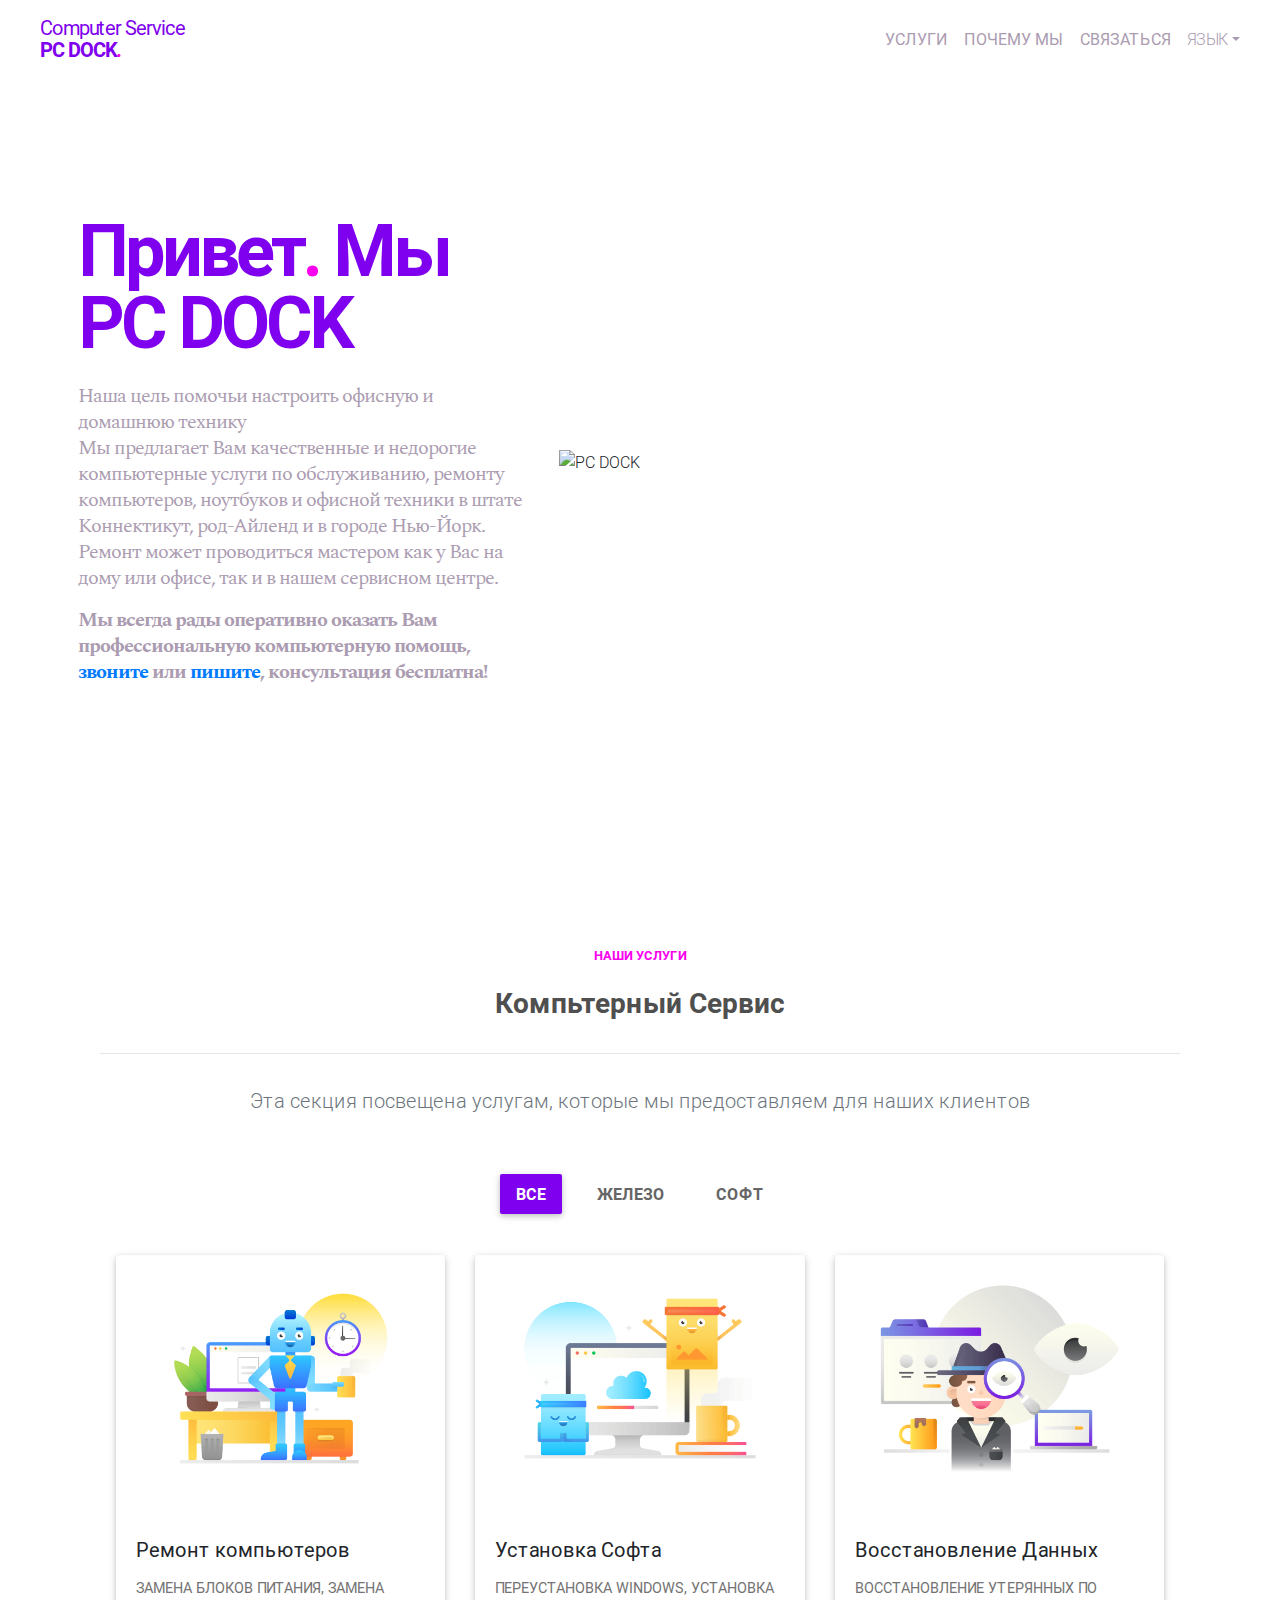
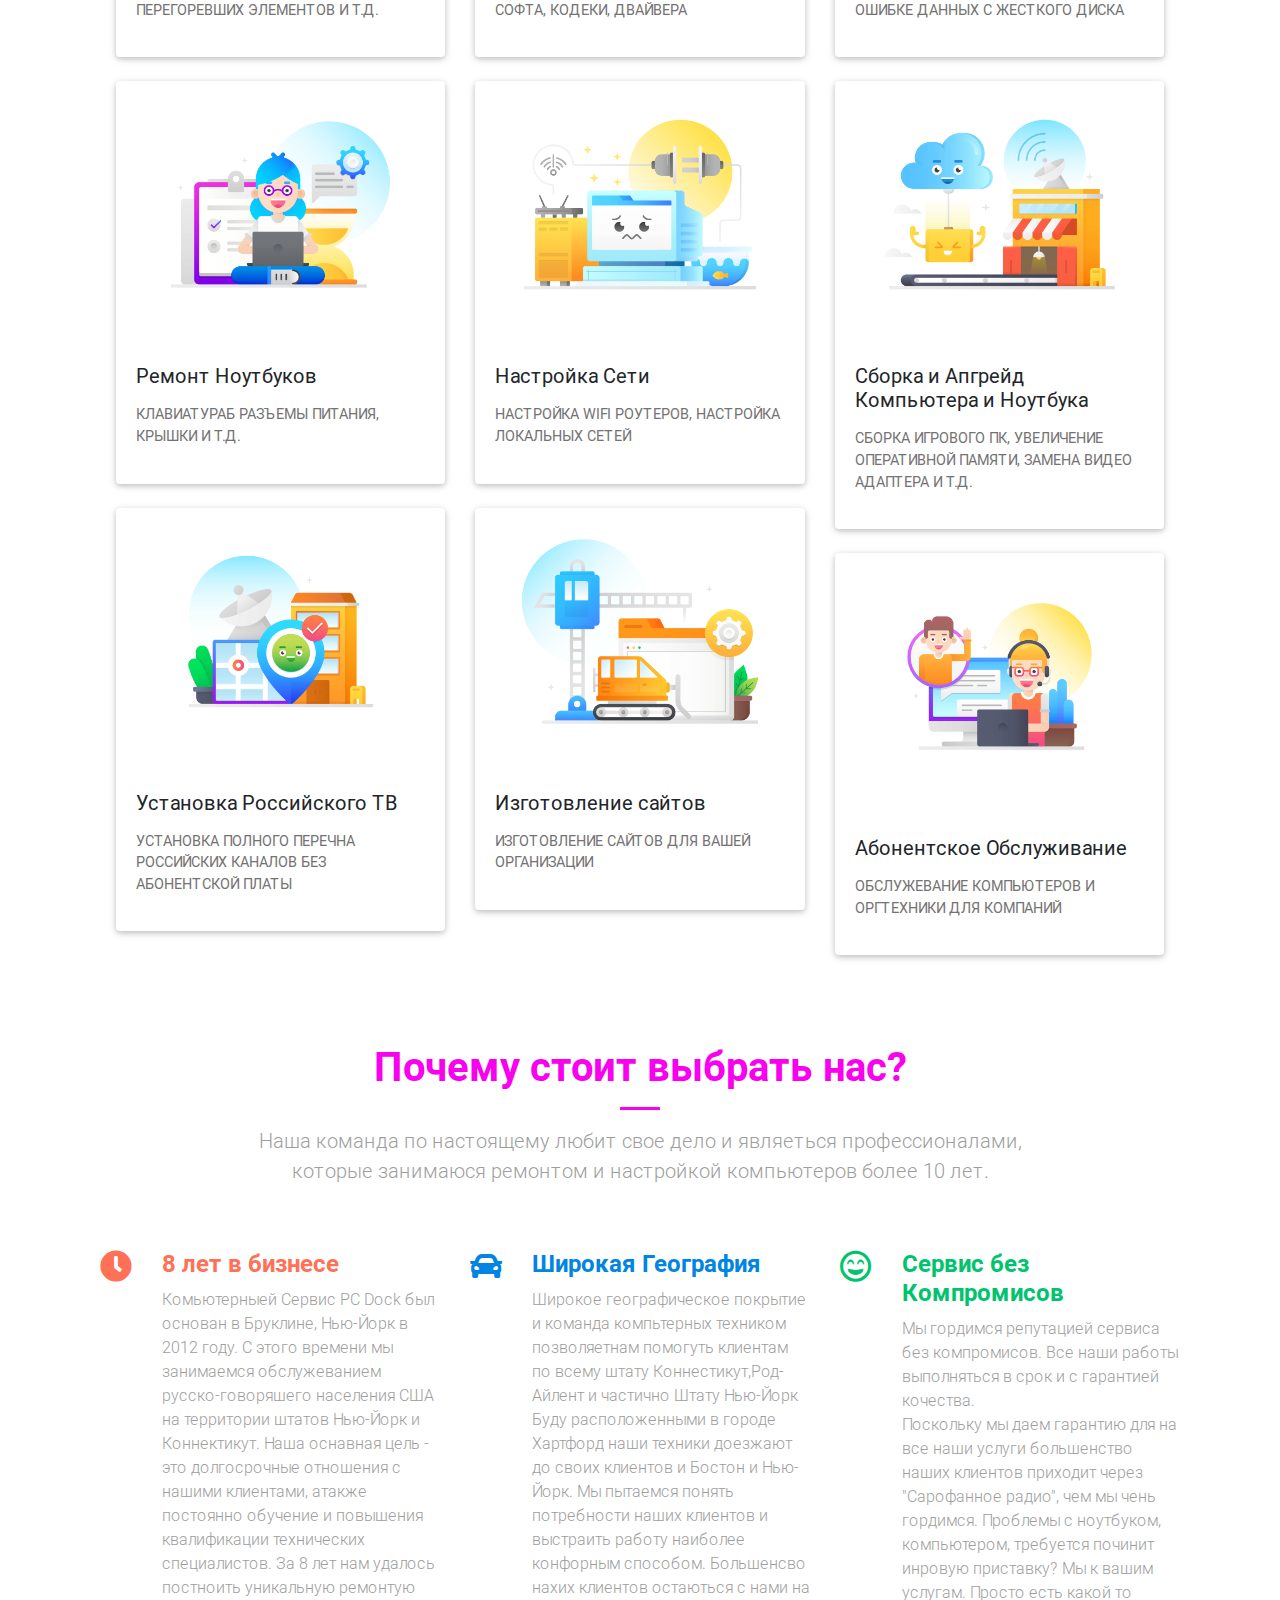
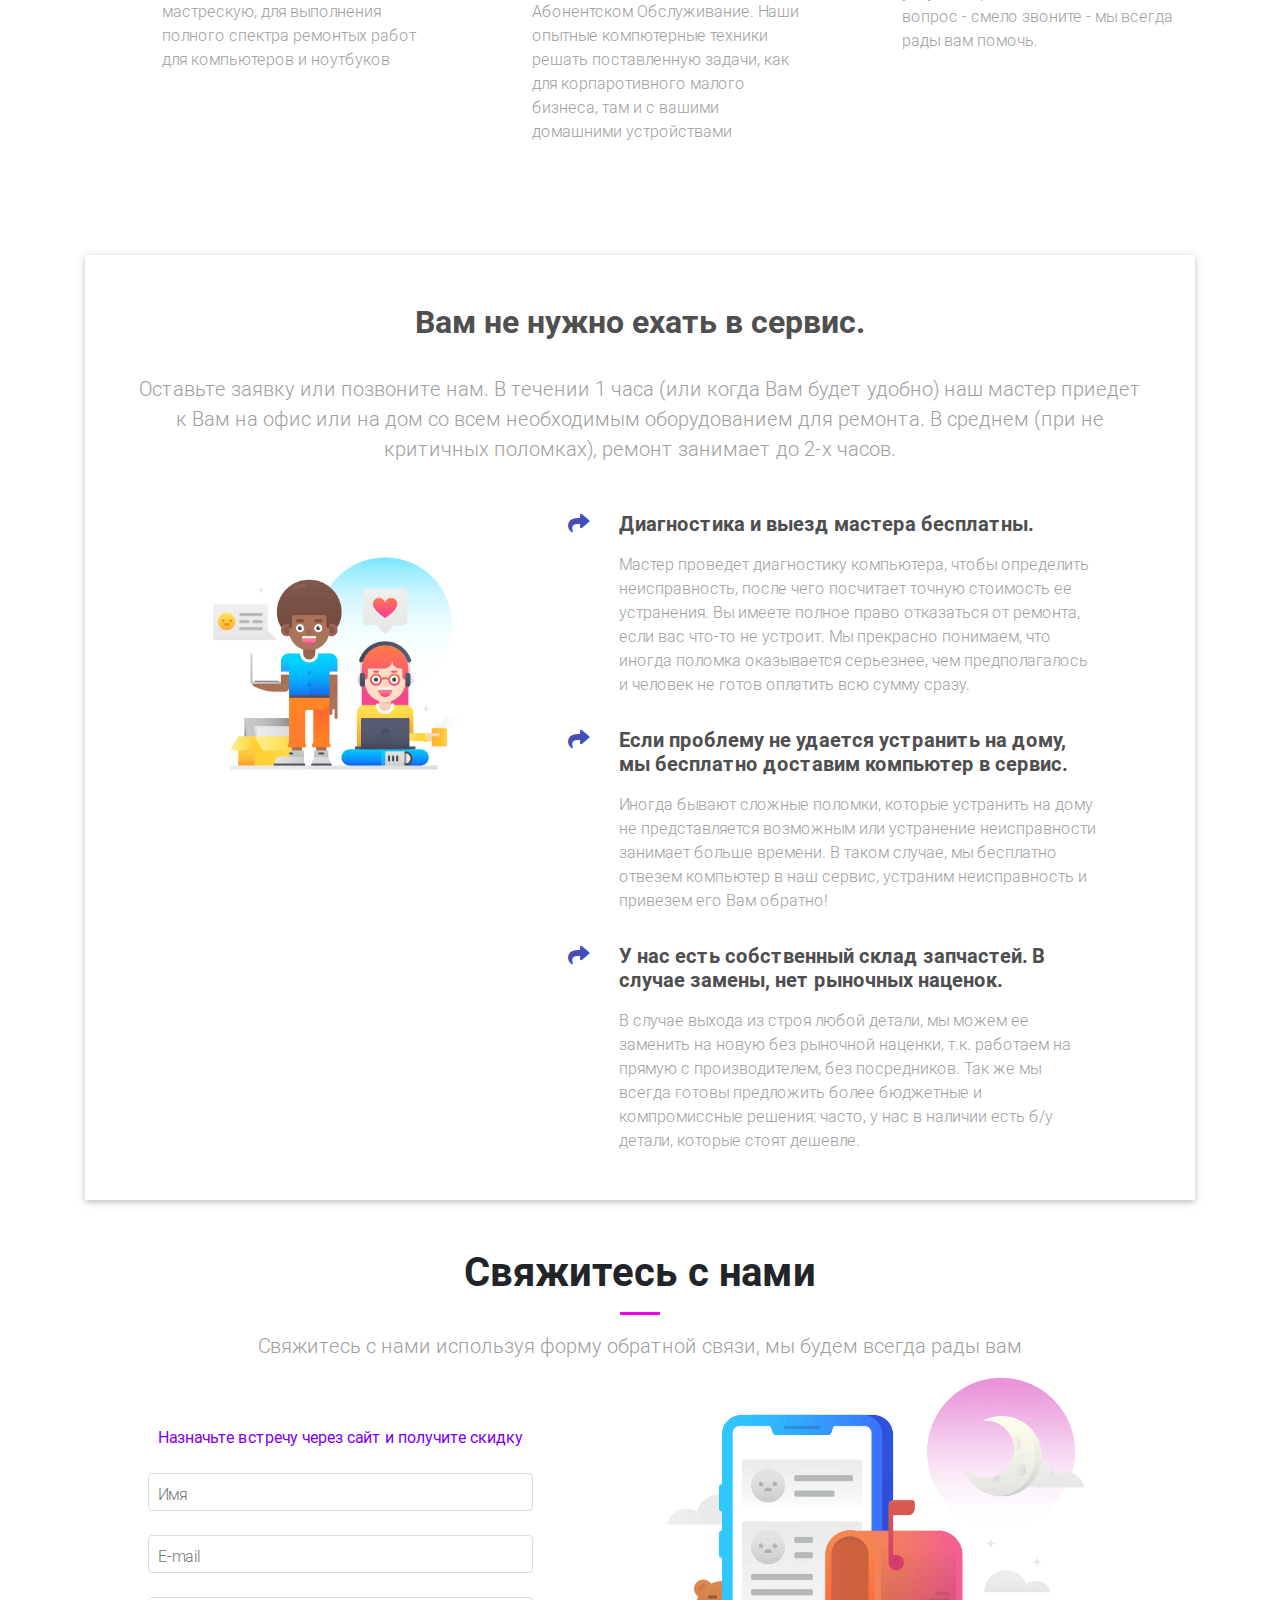
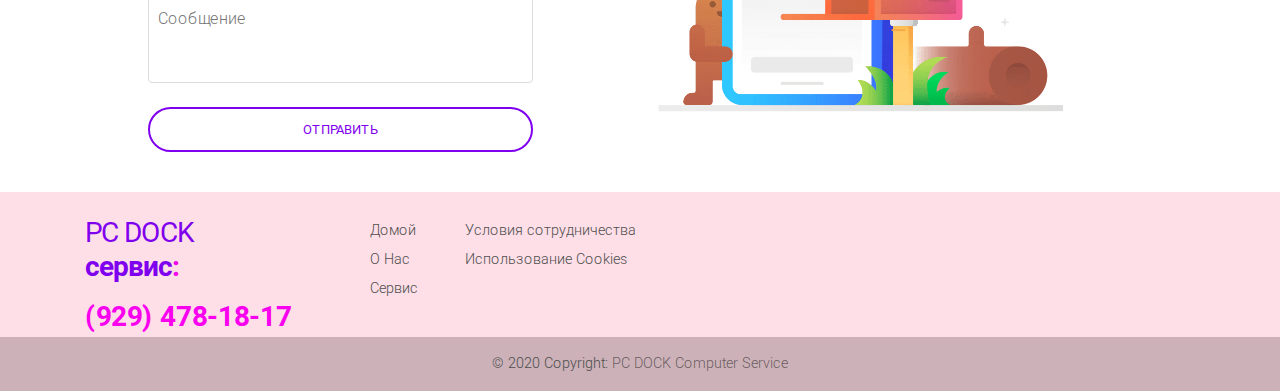
==== commit f42036bd: "translation" ====
--- a/ru.html
+++ b/ru.html
@@ -1782,7 +1782,7 @@
               <!-- Grid column -->
               <div class="col-lg-10 col-md-9 col-10">
                 <h4 class="font-weight-bold orange-pastel">8 лет в бизнесе</h4>
-                <p class="grey-text">Комьютерныей Сервис Dr. PC был основан в Бруклине, Нью-Йорк в 2012 году. С этого
+                <p class="grey-text">Комьютерныей Сервис PC Dock был основан в Бруклине, Нью-Йорк в 2012 году. С этого
                   времени мы занимаемся обслужеванием русско-говоряшего населения США на территории штатов Нью-Йорк и
                   Коннектикут.
                   Наша оснавная цель - это долгосрочные отношения с нашими клиентами, атакже постоянно обучение и
@@ -2005,8 +2005,8 @@
           <!-- Section heading -->
           <h2 class="h1-responsive font-weight-bold text-center">Свяжитесь с нами</h2>
           <hr class="hr-pink my-3">
-          <p class="lead grey-text text-center w-responsive mx-auto mb-5 pb-3">Свяжитель с нами использую форму обратной
-            связи, мы будем рабды пообщаться с вами</p>
+          <p class="lead grey-text text-center w-responsive mx-auto mb-5 pb-3">Свяжитесь с нами используя форму обратной
+            связи, мы будем всегда рады вам</p>
 
           <!-- Grid row -->
           <div class="row">
